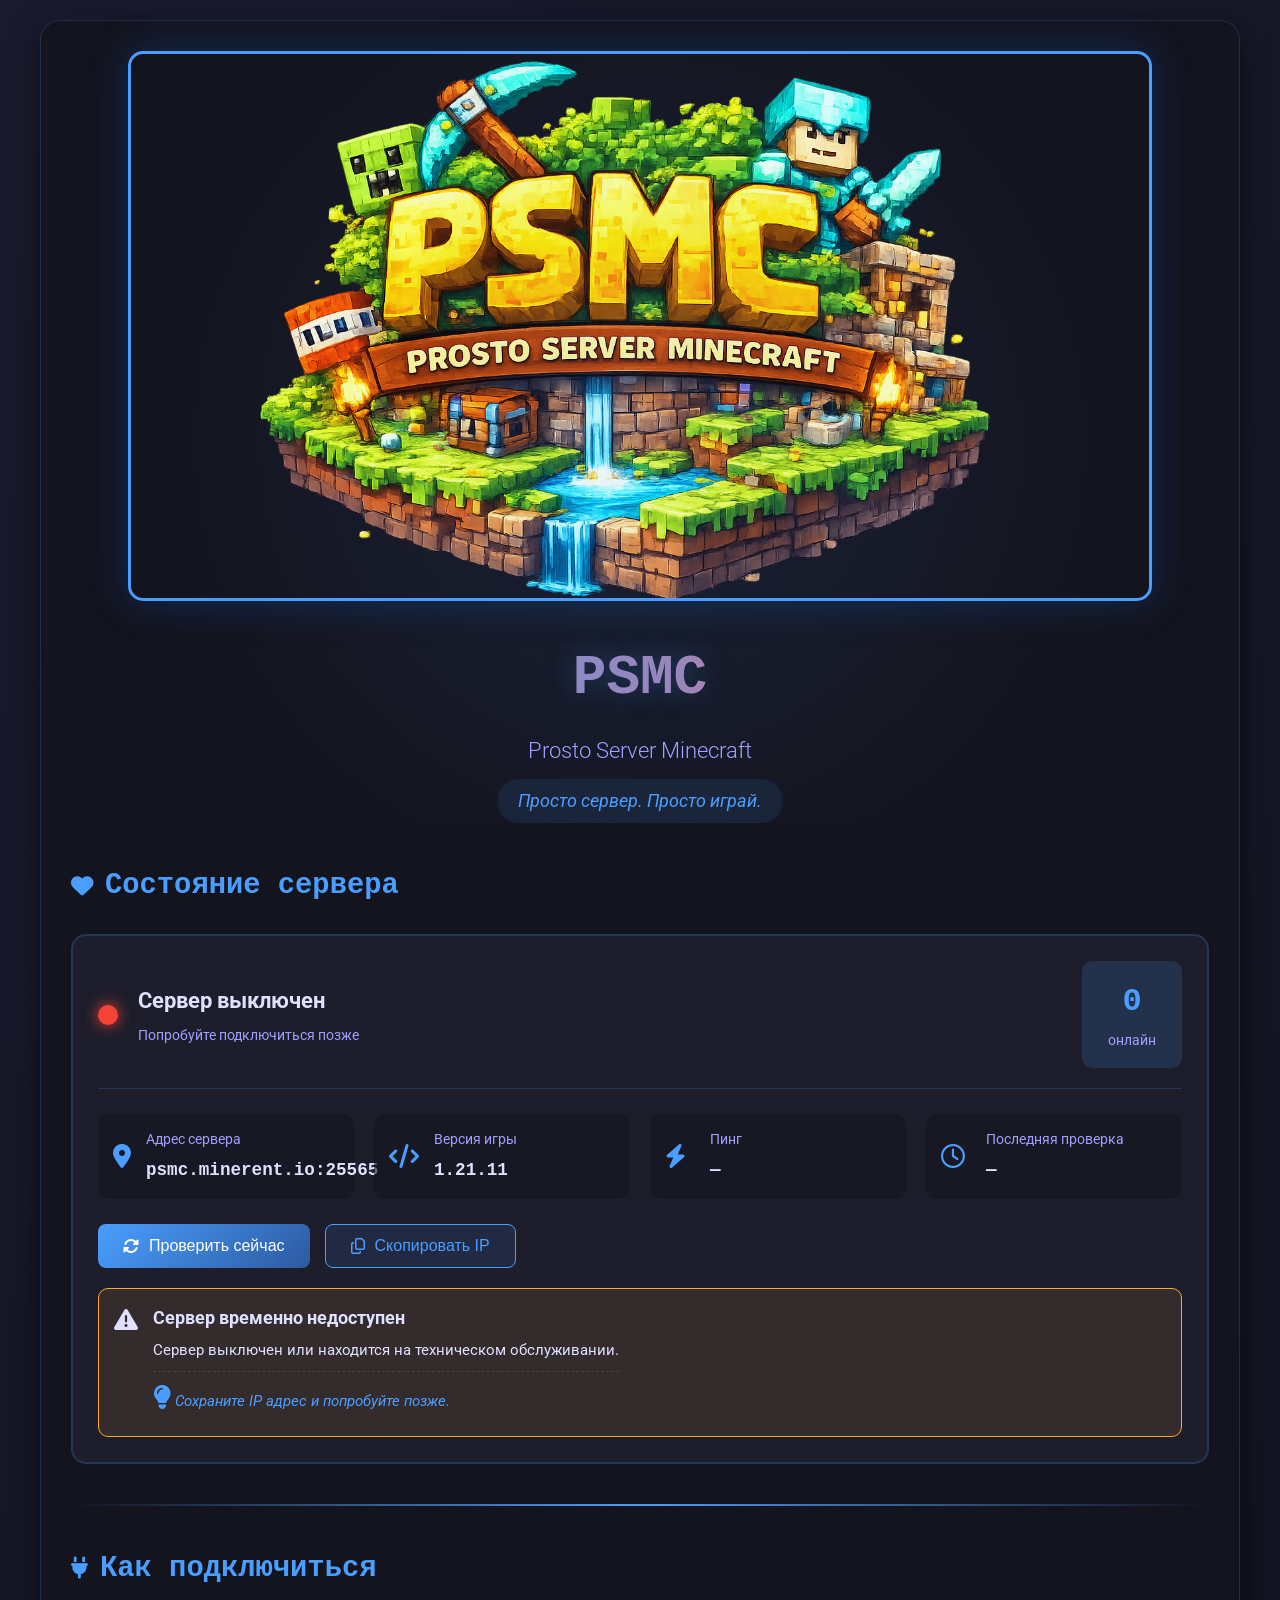
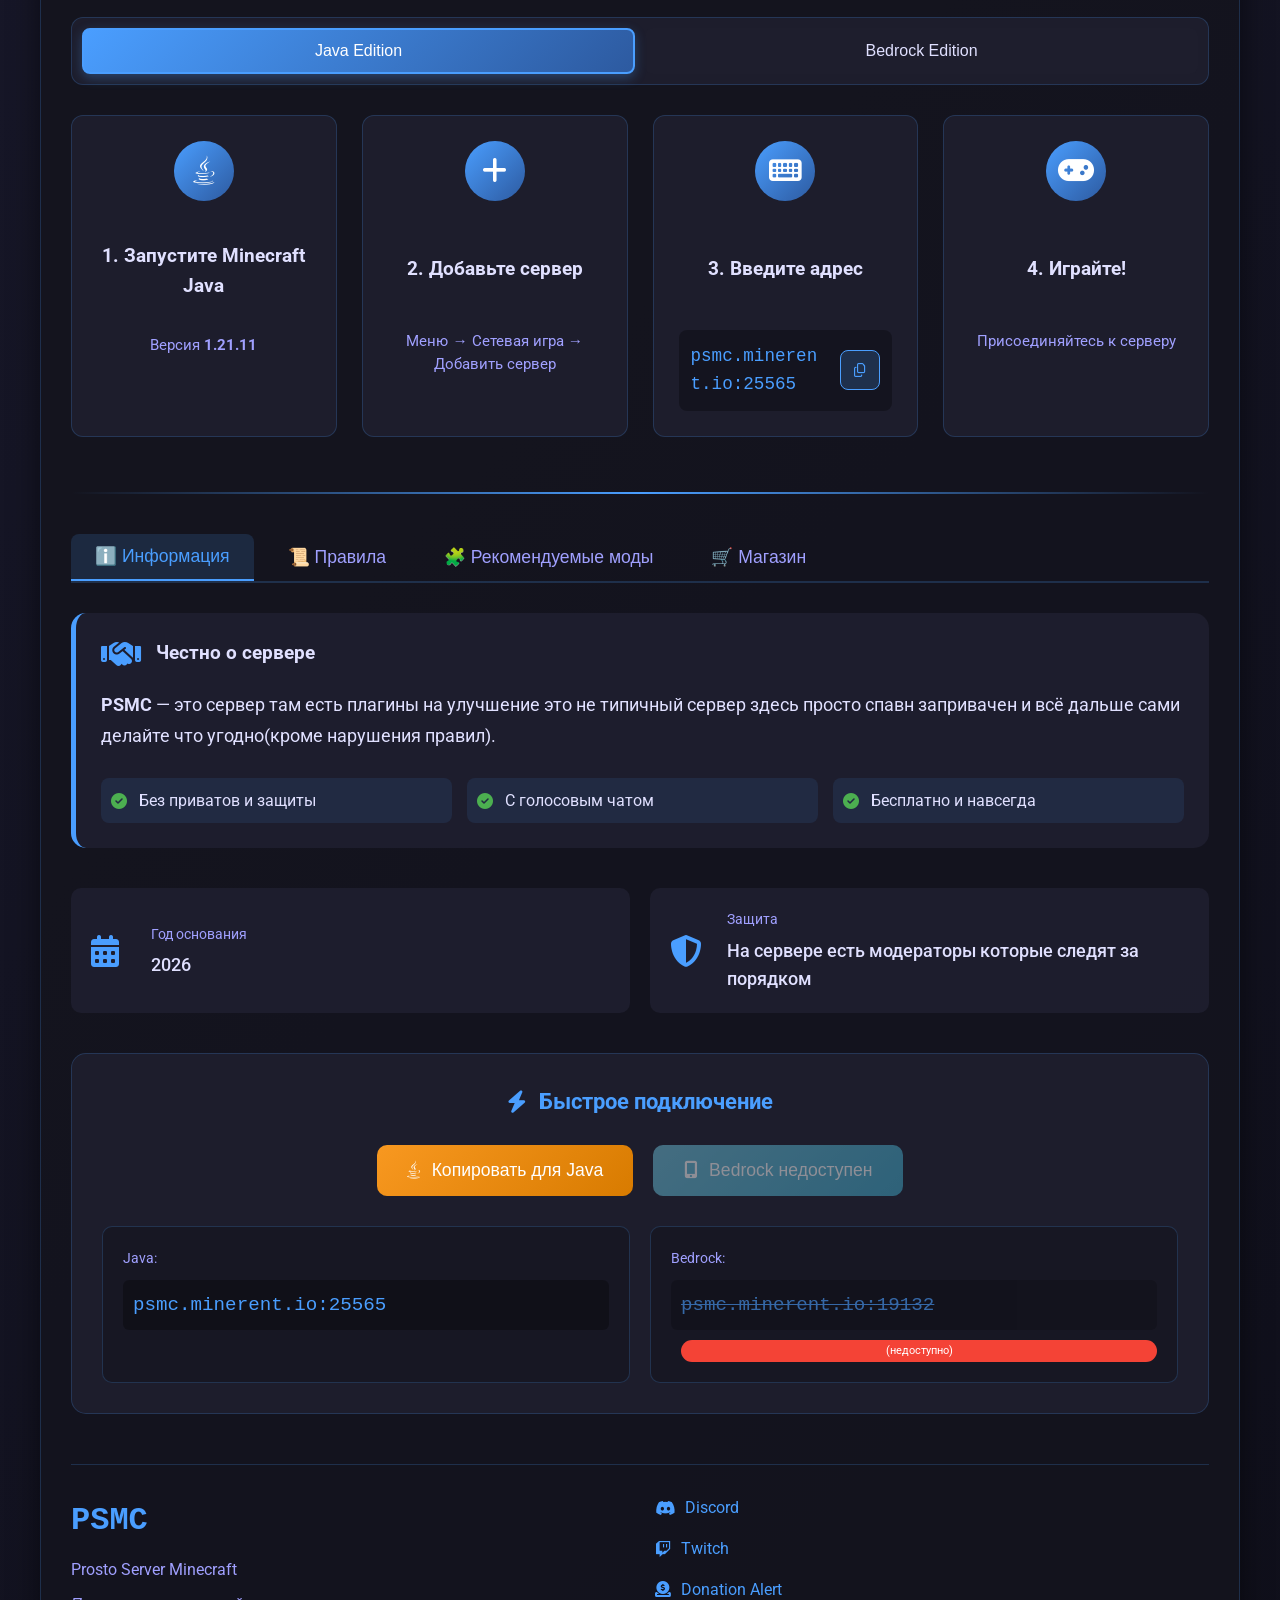
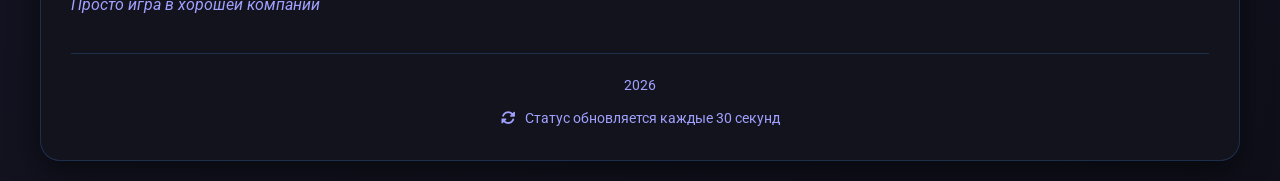
==== index.html @ dce0f1e6 "Обновлена система донатов и проверки статуса сервера" ====
<!DOCTYPE html>
<html lang="ru">
<head>
    <meta charset="UTF-8">
    <meta name="viewport" content="width=device-width, initial-scale=1.0">
    <title>PSMC - Prosto Server Minecraft</title>
    <link rel="stylesheet" href="css/style.css">
    <link rel="stylesheet" href="https://cdnjs.cloudflare.com/ajax/libs/font-awesome/6.4.0/css/all.min.css">
    <link href="https://fonts.googleapis.com/css2?family=Minecraft&family=Roboto:wght@300;400;700&display=swap" rel="stylesheet">
    <link rel="icon" type="image/x-icon" href="img/favicon.ico">
    <meta http-equiv="Permissions-Policy" content="unload=()">
</head>
<body>
    <div class="container">
        <!-- Заголовок -->
        <header class="header">
            <div class="title-section">
                <img src="img/title_img.png" alt="PSMC Server" class="title-image" id="serverImage">
                <div class="title-glow"></div>
                <div class="server-brand">
                    <h1 class="server-title">PSMC</h1>
                    <p class="server-subtitle">Prosto Server Minecraft</p>
                    <div class="server-tagline">Просто сервер. Просто играй.</div>
                </div>
            </div>
        </header>

        <!-- Статус сервера -->
        <section class="online-section">
            <h2><i class="fas fa-heart"></i> Состояние сервера</h2>
            <div class="server-status">
                <div class="status-card">
                    <div class="status-header">
                        <div class="status-indicator" id="statusIndicator"></div>
                        <div class="status-info">
                            <h3 id="statusText">Проверяем соединение...</h3>
                            <p class="status-sub">Реальный статус вашего сервера</p>
                        </div>
                        <div class="player-count-box" id="playerCount">
                            <span class="count-number">?</span>
                            <span class="count-label">онлайн</span>
                        </div>
                    </div>
                    
                    <div class="server-details">
                        <div class="detail-item">
                            <i class="fas fa-map-marker-alt"></i>
                            <div>
                                <label>Адрес сервера</label>
                                <strong id="serverIp">psmc.minerent.io:25565</strong>
                            </div>
                        </div>
                        <div class="detail-item">
                            <i class="fas fa-code"></i>
                            <div>
                                <label>Версия игры</label>
                                <strong id="serverVersion">1.21.11</strong>
                            </div>
                        </div>
                        <div class="detail-item">
                            <i class="fas fa-bolt"></i>
                            <div>
                                <label>Пинг</label>
                                <strong id="serverPing">—</strong>
                            </div>
                        </div>
                        <div class="detail-item">
                            <i class="far fa-clock"></i>
                            <div>
                                <label>Последняя проверка</label>
                                <strong id="lastUpdate">—</strong>
                            </div>
                        </div>
                    </div>
                    
                    <div class="status-actions">
                        <button class="action-btn primary" id="refreshBtn">
                            <i class="fas fa-sync-alt"></i> Проверить сейчас
                        </button>
                        <button class="action-btn secondary" id="copyIpBtn">
                            <i class="far fa-copy"></i> Скопировать IP
                        </button>
                    </div>
                </div>
            </div>
        </section>

        <div class="divider"></div>

        <!-- Как подключиться -->
        <section class="connect-section">
            <h2><i class="fas fa-plug"></i> Как подключиться</h2>
            
            <div class="platform-tabs">
                <button class="tab-btn active" data-tab="java">Java Edition</button>
                <button class="tab-btn" data-tab="bedrock">Bedrock Edition</button>
            </div>
            
            <div class="tab-content active" id="javaTab">
                <div class="connect-steps">
                    <div class="step">
                        <div class="step-icon">
                            <i class="fab fa-java"></i>
                        </div>
                        <h3>1. Запустите Minecraft Java</h3>
                        <p>Версия <strong>1.21.11</strong></p>
                    </div>
                    <div class="step">
                        <div class="step-icon">
                            <i class="fas fa-plus"></i>
                        </div>
                        <h3>2. Добавьте сервер</h3>
                        <p>Меню → Сетевая игра → Добавить сервер</p>
                    </div>
                    <div class="step">
                        <div class="step-icon">
                            <i class="fas fa-keyboard"></i>
                        </div>
                        <h3>3. Введите адрес</h3>
                        <div class="server-address">
                            <code id="javaAddress">psmc.minerent.io:25565</code>
                            <button class="copy-small" data-address="psmc.minerent.io:25565">
                                <i class="far fa-copy"></i>
                            </button>
                        </div>
                    </div>
                    <div class="step">
                        <div class="step-icon">
                            <i class="fas fa-gamepad"></i>
                        </div>
                        <h3>4. Играйте!</h3>
                        <p>Присоединяйтесь к серверу</p>
                    </div>
                </div>
            </div>
            
            <div class="tab-content" id="bedrockTab">
                <div class="bedrock-unavailable">
                    <i class="fas fa-exclamation-triangle"></i>
                    <div>
                        <h3>Bedrock Edition временно недоступна</h3>
                        <p>Пожалуйста, используйте <strong>Java Edition</strong> или ожидайте возобновления поддержки Bedrock.</p>
                        <p class="bedrock-note">Адрес Bedrock: <code>psmc_bedrock.creepers.sbs:19132</code> — будет работать после включения.</p>
                    </div>
                </div>
            </div>
        </section>

        <div class="divider"></div>

        <!-- НАВИГАЦИЯ ПО ИНФОРМАЦИИ (ВКЛАДКИ) -->
        <div class="info-tabs">
            <div class="info-tabs-header">
                <button class="info-tab-btn active" data-info-tab="about">ℹ️ Информация</button>
                <button class="info-tab-btn" data-info-tab="rules">📜 Правила</button>
                <button class="info-tab-btn" data-info-tab="plugins">🧩 Рекомендуемые моды</button>
                <button class="info-tab-btn" data-info-tab="shop">🛒 Магазин</button>
            </div>
            <div class="info-tabs-content">
                <!-- Вкладка "Информация" -->
                <div class="info-tab-content active" id="info-about">
                    <div class="about-card honest-card">
                        <div class="honest-header">
                            <i class="fas fa-handshake"></i>
                            <h3>Честно о сервере</h3>
                        </div>
                        <p class="honest-text">
                            <strong>PSMC</strong> — это сервер там есть плагины на улучшение это не типичный сервер здесь просто спавн запривачен и всё дальше сами делайте что угодно(кроме нарушения правил).
                        </p>
                        <div class="features-list">
                            <div class="feature">
                                <i class="fas fa-check-circle"></i>
                                <span>Без приватов и защиты</span>
                            </div>
                            <div class="feature">
                                <i class="fas fa-check-circle"></i>
                                <span>С голосовым чатом</span>
                            </div>
                            <div class="feature">
                                <i class="fas fa-check-circle"></i>
                                <span>Бесплатно и навсегда</span>
                            </div>
                        </div>
                    </div>
                    <div class="info-panel">
                        <div class="info-item">
                            <i class="fas fa-calendar-alt"></i>
                            <div>
                                <div class="info-label">Год основания</div>
                                <div class="info-value">2026</div>
                            </div>
                        </div>
                        <div class="info-item">
                            <i class="fas fa-shield-alt"></i>
                            <div>
                                <div class="info-label">Защита</div>
                                <div class="info-value">На сервере есть модераторы которые следят за порядком</div>
                            </div>
                        </div>
                    </div>
                </div>

                <!-- Вкладка "Правила" -->
                <div class="info-tab-content" id="info-rules">
                    <div class="rules-content">
                        <div class="rule-card">
                            <div class="rule-icon">
                                <i class="fas fa-comments"></i>
                            </div>
                            <h3>Общайтесь культурно</h3>
                            <p>Без оскорблений и спама в чате (мут на 30 минут)</p>
                        </div>
                        <div class="rule-card">
                            <div class="rule-icon">
                                <i class="fas fa-leaf"></i>
                            </div>
                            <h3>Чистота сервера</h3>
                            <p>Не оставляйте лаг-машины И НЕ СТРОЙТЕ ОРБИТАЛЬНУЮ ПУШКУ (бан на 1 недели, при повторе — бан навсегда)</p>
                        </div>
                        <div class="rule-card">
                            <div class="rule-icon">
                                <i class="fas fa-gamepad"></i>
                            </div>
                            <h3>Не читерите</h3>
                            <p>Любые читы запрещены (бан на 10 дней, при повторе — бан навсегда)</p>
                        </div>
                        <div class="rule-card">
                            <div class="rule-icon">
                                <i class="fas fa-leaf"></i>
                            </div>
                            <h3>Чистота сервера</h3>
                            <p>Не стройте плохие постройки (бан на 2 часа)</p>
                        </div>
                    </div>
                    <div class="rules-note">
                        <i class="fas fa-gavel"></i>
                        <p><strong>Важно:</strong> Наказания применяются модераторами в индивидуальном порядке. Сервер стремится быть дружелюбным местом для всех.</p>
                    </div>
                </div>

                <!-- Вкладка "Рекомендуемые плагины/моды" -->
                <div class="info-tab-content" id="info-plugins">
                    <div class="plugins-grid">
                        <div class="plugin-card">
                            <i class="fas fa-microphone-alt"></i>
                            <h3>Simple Voice Chat</h3>
                            <p>Голосовой чат в игре. Общайтесь с другими игроками в реальном времени.</p>
                            <a href="https://modrinth.com/plugin/simple-voice-chat" target="_blank" class="plugin-link">Скачать</a>
                        </div>
                    </div>
                    <p class="plugins-note"><i class="fas fa-info-circle"></i> Эти моды/плагины не обязательны, но улучшают опыт игры. Все они совместимы с ванильным сервером.</p>
                </div>

                <!-- Вкладка "Магазин" -->
                <div class="info-tab-content" id="info-shop">
                    <div class="shop-container">
                        <h3 style="color:var(--primary); margin-bottom:15px;">🛍️ Магазин доната</h3>
                        <p style="color:var(--muted); margin-bottom:30px;">Приобретайте привилегии и косметику для сервера PSMC!</p>
                        <div id="shopProducts" class="shop-grid">
                            <!-- Товары будут загружены через API -->
                            <div style="text-align:center; padding:40px;">
                                <i class="fas fa-spinner fa-spin" style="font-size:2rem; color:var(--primary);"></i>
                                <p style="color:var(--muted);">Загрузка товаров...</p>
                            </div>
                        </div>
                        <p style="color:var(--muted); margin-top:20px; font-size:0.9rem; text-align:center;">
                            <i class="fas fa-lock"></i> Все покупки обрабатываются через защищённое соединение EasyDonate.
                        </p>
                    </div>
                </div>

            </div>
        </div>

        <!-- Быстрое подключение -->
        <div class="quick-connect">
            <h3><i class="fas fa-bolt"></i> Быстрое подключение</h3>
            <div class="quick-buttons">
                <button class="quick-btn java-btn" id="quickJava">
                    <i class="fab fa-java"></i> Копировать для Java
                </button>
                <button class="quick-btn bedrock-btn" id="quickBedrock" disabled>
                    <i class="fas fa-mobile-alt"></i> Bedrock недоступен
                </button>
            </div>
            <div class="address-display">
                <div class="address-box">
                    <span class="address-label">Java:</span>
                    <code class="address-value">psmc.minerent.io:25565</code>
                </div>
                <div class="address-box">
                    <span class="address-label">Bedrock:</span>
                    <code class="address-value unavailable">psmc.minerent.io:19132</code>
                    <span class="unavailable-badge">(недоступно)</span>
                </div>
            </div>
        </div>

        <footer class="footer">
            <div class="footer-content">
                <div class="footer-brand">
                    <h3>PSMC</h3>
                    <p>Prosto Server Minecraft</p>
                    <p class="footer-motto">Просто игра в хорошей компании</p>
                </div>
                
                <div class="footer-links">
                    <a href="https://discord.gg/wAz6SRhhF" class="footer-link">
                        <i class="fab fa-discord"></i> Discord
                    </a>
                    <a href="https://twitch.tv/ValpiPro" class="footer-link">
                        <i class="fab fa-twitch"></i> Twitch
                    </a>
                    <a href="https://www.donationalerts.com/r/ValpiPro" class="footer-link">
                        <i class="fa fa-donate"></i> Donation Alert
                    </a>
                </div>
                
            </div>
            
            <div class="footer-bottom">
                <p>Copyright © 2026 PSMC - Prosto Server Minecraft. Данные обновляются в реальном времени.</p>
                <p class="server-status-note">
                    <i class="fas fa-sync-alt"></i> Статус обновляется каждые 30 секунд
                </p>
            </div>
        </footer>
    </div>

    <script src="js/script.js"></script>
</body>
</html>
---- css/style.css ----
* {
    margin: 0;
    padding: 0;
    box-sizing: border-box;
}

:root {
    --primary: #4a9eff;
    --primary-dark: #2d5aa0;
    --secondary: #ff6b6b;
    --success: #4CAF50;
    --warning: #ffa726;
    --danger: #f44336;
    --dark: #1a1a2e;
    --darker: #0f0f1a;
    --light: #e0e0ff;
    --muted: #a0a0ff;
    --card-bg: rgba(30, 30, 46, 0.95);
    --border: rgba(74, 158, 255, 0.2);
}

body {
    font-family: 'Roboto', sans-serif;
    background: linear-gradient(135deg, var(--dark) 0%, var(--darker) 100%);
    color: var(--light);
    min-height: 100vh;
    padding: 20px;
    line-height: 1.6;
}

.container {
    max-width: 1200px;
    margin: 0 auto;
    background: rgba(20, 20, 30, 0.9);
    border-radius: 20px;
    padding: 30px;
    box-shadow: 0 10px 30px rgba(0, 0, 0, 0.5);
    border: 1px solid var(--border);
}

/* Заголовок */
.header {
    margin-bottom: 40px;
    text-align: center;
}

.title-section {
    position: relative;
    margin-bottom: 30px;
}

.title-image {
    width: 90%;
    max-height: 550px;
    object-fit: cover;
    border-radius: 15px;
    border: 3px solid var(--primary);
    box-shadow: 0 0 40px rgba(4, 99, 207, 0.3);
}

.title-glow {
    position: absolute;
    top: 0;
    left: 0;
    right: 0;
    bottom: 0;
    background: radial-gradient(circle at center, rgba(74, 158, 255, 0.1) 0%, transparent 70%);
    border-radius: 15px;
    pointer-events: none;
}

.server-brand {
    margin-top: 25px;
}

.server-title {
    font-family: 'Minecraft', monospace;
    font-size: 3.5rem;
    background: linear-gradient(90deg, var(--primary), var(--secondary));
    -webkit-background-clip: text;
    -webkit-text-fill-color: transparent;
    margin-bottom: 10px;
    text-shadow: 0 0 30px rgba(74, 158, 255, 0.3);
}

.server-subtitle {
    font-size: 1.4rem;
    color: var(--muted);
    margin-bottom: 10px;
    font-weight: 300;
}

.server-tagline {
    font-size: 1.1rem;
    color: var(--primary);
    font-style: italic;
    background: rgba(74, 158, 255, 0.1);
    padding: 8px 20px;
    border-radius: 20px;
    display: inline-block;
}

/* Заголовки секций */
h2 {
    font-family: 'Minecraft', monospace;
    font-size: 1.8rem;
    margin-bottom: 25px;
    color: var(--primary);
    display: flex;
    align-items: center;
    gap: 12px;
}

h2 i {
    font-size: 1.4rem;
}

/* Карточка статуса */
.status-card {
    background: var(--card-bg);
    border-radius: 15px;
    padding: 25px;
    border: 2px solid var(--border);
}

.status-header {
    display: flex;
    align-items: center;
    gap: 20px;
    margin-bottom: 25px;
    padding-bottom: 20px;
    border-bottom: 1px solid var(--border);
}

.status-indicator {
    width: 20px;
    height: 20px;
    border-radius: 50%;
    flex-shrink: 0;
}

.status-indicator.online {
    background: var(--success);
    box-shadow: 0 0 15px var(--success);
    animation: pulse 2s infinite;
}

.status-indicator.offline {
    background: var(--danger);
    box-shadow: 0 0 15px var(--danger);
}

.status-indicator.loading {
    background: var(--warning);
    box-shadow: 0 0 15px var(--warning);
    animation: pulse 1s infinite;
}

@keyframes pulse {
    0%, 100% { opacity: 1; }
    50% { opacity: 0.5; }
}

.status-info {
    flex-grow: 1;
}

.status-info h3 {
    font-size: 1.4rem;
    margin-bottom: 5px;
}

.status-sub {
    color: var(--muted);
    font-size: 0.9rem;
}

.player-count-box {
    background: rgba(74, 158, 255, 0.15);
    padding: 15px 20px;
    border-radius: 10px;
    text-align: center;
    min-width: 100px;
}

.count-number {
    display: block;
    font-size: 2rem;
    font-weight: bold;
    font-family: 'Minecraft', monospace;
    color: var(--primary);
}

.count-label {
    font-size: 0.9rem;
    color: var(--muted);
}

/* Детали сервера */
.server-details {
    display: grid;
    grid-template-columns: repeat(auto-fit, minmax(250px, 1fr));
    gap: 20px;
    margin-bottom: 25px;
}

.detail-item {
    display: flex;
    align-items: center;
    gap: 15px;
    padding: 15px;
    background: rgba(20, 20, 30, 0.6);
    border-radius: 10px;
    transition: transform 0.3s ease;
}

.detail-item:hover {
    transform: translateY(-3px);
    background: rgba(30, 30, 40, 0.8);
}

.detail-item i {
    font-size: 1.5rem;
    color: var(--primary);
    width: 30px;
}

.detail-item label {
    display: block;
    font-size: 0.85rem;
    color: var(--muted);
    margin-bottom: 5px;
}

.detail-item strong {
    font-size: 1.1rem;
    color: var(--light);
    font-family: 'Minecraft', monospace;
}

/* Кнопки действий */
.status-actions {
    display: flex;
    gap: 15px;
    flex-wrap: wrap;
}

.action-btn {
    padding: 12px 25px;
    border-radius: 8px;
    border: none;
    font-size: 1rem;
    cursor: pointer;
    display: flex;
    align-items: center;
    gap: 10px;
    transition: all 0.3s ease;
    font-weight: 500;
}

.action-btn.primary {
    background: linear-gradient(135deg, var(--primary), var(--primary-dark));
    color: white;
}

.action-btn.secondary {
    background: rgba(74, 158, 255, 0.1);
    color: var(--primary);
    border: 1px solid var(--primary);
}

.action-btn:hover {
    transform: translateY(-2px);
    box-shadow: 0 5px 15px rgba(74, 158, 255, 0.3);
}

/* Разделитель */
.divider {
    height: 2px;
    background: linear-gradient(90deg, transparent, var(--primary), transparent);
    margin: 40px 0;
    width: 100%;
}

/* Секция "О сервере" */
.about-content {
    display: grid;
    gap: 30px;
}

.honest-card {
    background: var(--card-bg);
    border-radius: 15px;
    padding: 25px;
    border-left: 5px solid var(--primary);
}

.honest-header {
    display: flex;
    align-items: center;
    gap: 15px;
    margin-bottom: 20px;
}

.honest-header i {
    font-size: 2rem;
    color: var(--primary);
}

.honest-text {
    font-size: 1.1rem;
    line-height: 1.8;
    margin-bottom: 25px;
    color: var(--light);
}

.features-list {
    display: grid;
    grid-template-columns: repeat(auto-fit, minmax(250px, 1fr));
    gap: 15px;
}

.feature {
    display: flex;
    align-items: center;
    gap: 12px;
    padding: 10px;
    background: rgba(74, 158, 255, 0.1);
    border-radius: 8px;
}

.feature i {
    color: var(--success);
}

/* Дорожная карта */
.development-roadmap {
    background: var(--card-bg);
    border-radius: 15px;
    padding: 25px;
}

.roadmap-steps {
    margin-top: 20px;
}

.step {
    display: flex;
    align-items: center;
    gap: 20px;
    padding: 15px;
    margin-bottom: 15px;
    border-radius: 10px;
    background: rgba(20, 20, 30, 0.6);
}

.step.current {
    border-left: 4px solid var(--success);
}

.step.future {
    border-left: 4px solid var(--muted);
    opacity: 0.7;
}

.step-number {
    width: 40px;
    height: 40px;
    background: var(--primary);
    color: white;
    border-radius: 50%;
    display: flex;
    align-items: center;
    justify-content: center;
    font-weight: bold;
    font-size: 1.2rem;
    flex-shrink: 0;
}

.step.future .step-number {
    background: var(--muted);
}

.step-content h4 {
    margin-bottom: 5px;
    color: var(--light);
}

.step-content p {
    color: var(--muted);
    font-size: 0.95rem;
}

.connect-section {
    margin: 40px 0;
}

/* Переключатели вкладок */
.platform-tabs {
    display: flex;
    gap: 10px;
    margin-bottom: 30px;
    background: var(--card-bg);
    padding: 10px;
    border-radius: 12px;
    border: 1px solid var(--border);
    flex-wrap: wrap;
}

.tab-btn {
    flex: 1;
    min-width: 150px;
    padding: 12px 20px;
    background: rgba(30, 30, 46, 0.6);
    border: 2px solid transparent;
    border-radius: 8px;
    color: var(--text-light);
    cursor: pointer;
    transition: all 0.3s ease;
    text-align: center;
    font-size: 1rem;
    font-weight: 500;
}

.tab-btn:hover {
    background: rgba(74, 158, 255, 0.2);
    transform: translateY(-2px);
}

.tab-btn.active {
    background: linear-gradient(135deg, var(--primary), var(--primary-dark));
    color: white;
    border-color: var(--primary);
    box-shadow: 0 4px 12px rgba(74, 158, 255, 0.3);
}

.tab-btn:hover:not(.active) {
    background: rgba(74, 158, 255, 0.2);
}

/* Контент вкладок */
.tab-content {
    display: none;
    opacity: 0;
    transform: translateY(10px);
    transition: all 0.3s ease;
}

.tab-content.active {
    display: block;
    opacity: 1;
    transform: translateY(0);
}

/* Шаги подключения */
.connect-steps {
    display: grid;
    grid-template-columns: repeat(auto-fit, minmax(250px, 1fr));
    gap: 25px;
    margin: 0;
}

.step {
    background: var(--card-bg);
    padding: 25px;
    border-radius: 12px;
    border: 1px solid var(--border);
    position: relative;
    min-height: 200px;
    display: flex;
    flex-direction: column;
    transition: all 0.3s ease;
}

.step-icon {
    width: 60px;
    height: 60px;
    background: rgba(74, 158, 255, 0.15);
    border-radius: 50%;
    display: flex;
    align-items: center;
    justify-content: center;
    margin: 0 auto 20px;
}

.step:hover {
    transform: translateY(-5px);
    border-color: var(--primary);
    box-shadow: 0 10px 20px rgba(0, 0, 0, 0.2);
}

.step-icon {
    width: 60px;
    height: 60px;
    background: linear-gradient(135deg, var(--primary), var(--primary-dark));
    border-radius: 50%;
    display: flex;
    align-items: center;
    justify-content: center;
    margin: 0 auto 20px;
}

.step-icon i {
    font-size: 1.8rem;
    color: white;
}

.step h3 {
    font-size: 1.2rem;
    margin-bottom: 12px;
    color: var(--light);
    text-align: center;
    min-height: 3em;
    display: flex;
    align-items: center;
    justify-content: center;
}

.step p {
    color: var(--muted);
    text-align: center;
    font-size: 0.95rem;
    line-height: 1.5;
    margin-bottom: 15px;
    flex-grow: 1;
}

.server-address {
    background: rgba(0, 0, 0, 0.3);
    padding: 12px;
    border-radius: 8px;
    display: flex;
    align-items: center;
    justify-content: space-between;
    gap: 15px;
    margin-top: auto;
}

.server-address code {
    font-family: 'Minecraft', monospace;
    font-size: 1.1rem;
    color: var(--primary);
    word-break: break-all;
    flex-grow: 1;
}

.copy-small {
    background: rgba(74, 158, 255, 0.2);
    border: 1px solid var(--primary);
    color: var(--primary);
    width: 40px;
    height: 40px;
    border-radius: 8px;
    cursor: pointer;
    display: flex;
    align-items: center;
    justify-content: center;
    transition: all 0.3s ease;
    flex-shrink: 0;
}

.copy-small:hover {
    background: var(--primary);
    color: white;
}

/* Bedrock вкладка */
.bedrock-info {
    background: var(--card-bg);
    border-radius: 12px;
    padding: 30px;
    border: 1px solid var(--border);
}

.bedrock-notice {
    display: flex;
    align-items: center;
    gap: 20px;
    margin-bottom: 30px;
    padding: 20px;
    background: linear-gradient(135deg, rgba(91, 192, 222, 0.1), rgba(42, 171, 210, 0.1));
    border-radius: 10px;
    border: 1px solid rgba(91, 192, 222, 0.3);
}

.bedrock-notice i {
    font-size: 2.5rem;
    color: #5bc0de;
}

.bedrock-notice h3 {
    color: #5bc0de;
    margin-bottom: 5px;
}

.bedrock-notice p {
    color: var(--light);
}

/* Адресные поля для Bedrock */
.bedrock-address {
    margin-top: 20px;
}

.address-field {
    display: flex;
    align-items: center;
    gap: 15px;
    margin-bottom: 15px;
    padding: 15px;
    background: rgba(0, 0, 0, 0.3);
    border-radius: 8px;
}

.address-field label {
    min-width: 100px;
    color: var(--muted);
    font-weight: 500;
}

.address-field code {
    font-family: 'Minecraft', monospace;
    color: #5bc0de;
    font-size: 1.1rem;
    word-break: break-all;
    flex-grow: 1;
}

.copy-full {
    padding: 12px 25px;
    background: rgba(91, 192, 222, 0.2);
    border: 1px solid #5bc0de;
    color: #5bc0de;
    border-radius: 8px;
    cursor: pointer;
    display: flex;
    align-items: center;
    gap: 10px;
    margin-top: 20px;
    transition: all 0.3s ease;
}

.copy-full:hover {
    background: #5bc0de;
    color: white;
}

/* Быстрое подключение */
.quick-connect {
    background: var(--card-bg);
    border-radius: 15px;
    padding: 30px;
    margin: 40px 0;
    text-align: center;
    border: 1px solid var(--border);
}

.quick-connect h3 {
    color: var(--primary);
    margin-bottom: 25px;
    display: flex;
    align-items: center;
    justify-content: center;
    gap: 12px;
    font-size: 1.4rem;
}

.quick-buttons {
    display: flex;
    gap: 20px;
    justify-content: center;
    flex-wrap: wrap;
    margin-bottom: 30px;
}

.quick-btn {
    padding: 15px 30px;
    border: none;
    border-radius: 10px;
    font-size: 1.1rem;
    cursor: pointer;
    display: flex;
    align-items: center;
    gap: 12px;
    transition: all 0.3s ease;
    font-weight: 500;
    min-width: 250px;
    justify-content: center;
}

.quick-btn.java-btn {
    background: linear-gradient(135deg, #f89820, #d87b00);
    color: white;
}

.quick-btn.bedrock-btn {
    background: linear-gradient(135deg, #5bc0de, #2aabd2);
    color: white;
}

.quick-btn:hover {
    transform: translateY(-3px);
    box-shadow: 0 10px 20px rgba(0, 0, 0, 0.2);
}

.address-display {
    display: grid;
    grid-template-columns: repeat(auto-fit, minmax(300px, 1fr));
    gap: 20px;
    margin-top: 25px;
}

.address-box {
    background: rgba(20, 20, 30, 0.6);
    padding: 20px;
    border-radius: 10px;
    display: flex;
    flex-direction: column;
    gap: 10px;
    border: 1px solid var(--border);
}

.address-label {
    color: var(--muted);
    font-size: 0.9rem;
    text-align: left;
}

.address-value {
    font-family: 'Minecraft', monospace;
    color: var(--primary);
    font-size: 1.2rem;
    word-break: break-all;
    text-align: left;
    background: rgba(0, 0, 0, 0.3);
    padding: 10px;
    border-radius: 6px;
}

/* Исправление для маленьких экранов */
@media (max-width: 768px) {
    .platform-tabs {
        flex-direction: column;
    }
    
    .tab-btn {
        min-width: 100%;
    }
    
    .connect-steps {
        grid-template-columns: 1fr;
        gap: 20px;
    }
    
    .step {
        min-height: auto;
        padding: 20px;
    }
    
    .step h3 {
        min-height: auto;
        font-size: 1.1rem;
    }
    
    .server-address {
        flex-direction: column;
        gap: 10px;
    }
    
    .copy-small {
        width: 100%;
        height: 40px;
    }
    
    .bedrock-notice {
        flex-direction: column;
        text-align: center;
        gap: 15px;
    }
    
    .address-field {
        flex-direction: column;
        align-items: flex-start;
        gap: 8px;
    }
    
    .address-field label {
        min-width: auto;
    }
    
    .quick-buttons {
        flex-direction: column;
    }
    
    .quick-btn {
        min-width: 100%;
    }
    
    .address-display {
        grid-template-columns: 1fr;
    }
}

@media (max-width: 480px) {
    .step {
        padding: 15px;
    }
    
    .step-icon {
        width: 50px;
        height: 50px;
    }
    
    .step-icon i {
        font-size: 1.5rem;
    }
    
    .server-address code {
        font-size: 1rem;
    }
    
    .quick-btn {
        padding: 12px 20px;
        font-size: 1rem;
    }
    
    .address-value {
        font-size: 1rem;
    }
}

/* Правила */
.rules-content {
    display: grid;
    grid-template-columns: repeat(auto-fit, minmax(250px, 1fr));
    gap: 20px;
    margin-bottom: 30px;
}

.rule-card {
    background: var(--card-bg);
    padding: 25px;
    border-radius: 10px;
    text-align: center;
    border-top: 3px solid var(--primary);
    transition: transform 0.3s ease;
}

.rule-card:hover {
    transform: translateY(-5px);
}

.rule-icon {
    width: 60px;
    height: 60px;
    background: rgba(74, 158, 255, 0.15);
    border-radius: 50%;
    display: flex;
    align-items: center;
    justify-content: center;
    margin: 0 auto 20px;
}

.rule-icon i {
    font-size: 1.8rem;
    color: var(--primary);
}

.rule-card h3 {
    margin-bottom: 10px;
    color: var(--light);
}

.rule-card p {
    color: var(--muted);
    font-size: 0.95rem;
}

.rules-note {
    background: rgba(255, 166, 38, 0.1);
    border: 1px solid var(--warning);
    border-radius: 10px;
    padding: 20px;
    display: flex;
    align-items: flex-start;
    gap: 15px;
}

.rules-note i {
    color: var(--warning);
    font-size: 1.5rem;
    flex-shrink: 0;
    margin-top: 3px;
}

.rules-note p {
    color: var(--light);
}

.rules-note strong {
    color: var(--warning);
}

/* Панель информации */
.info-panel {
    display: grid;
    grid-template-columns: repeat(auto-fit, minmax(200px, 1fr));
    gap: 20px;
    margin: 40px 0;
}

.info-item {
    background: var(--card-bg);
    padding: 20px;
    border-radius: 10px;
    display: flex;
    align-items: center;
    gap: 20px;
    transition: transform 0.3s ease;
}

.info-item:hover {
    transform: translateY(-3px);
    background: rgba(30, 30, 40, 0.8);
}

.info-item i {
    font-size: 2rem;
    color: var(--primary);
    width: 40px;
}

.info-label {
    font-size: 0.9rem;
    color: var(--muted);
    margin-bottom: 5px;
}

.info-value {
    font-size: 1.1rem;
    color: var(--light);
    font-weight: 500;
}

/* Футер */
.footer {
    margin-top: 50px;
    padding-top: 30px;
    border-top: 1px solid var(--border);
}

.footer-content {
    display: grid;
    grid-template-columns: repeat(auto-fit, minmax(250px, 1fr));
    gap: 30px;
    margin-bottom: 30px;
}

.footer-brand h3 {
    font-family: 'Minecraft', monospace;
    font-size: 2rem;
    color: var(--primary);
    margin-bottom: 10px;
}

.footer-brand p {
    color: var(--muted);
    margin-bottom: 5px;
}

.footer-motto {
    color: var(--light);
    font-style: italic;
    margin-top: 10px;
}

.footer-links {
    display: flex;
    flex-direction: column;
    gap: 15px;
}

.footer-link {
    color: var(--primary);
    text-decoration: none;
    display: flex;
    align-items: center;
    gap: 10px;
    transition: color 0.3s ease;
}

.footer-link:hover {
    color: var(--secondary);
}

.footer-notice {
    background: rgba(74, 158, 255, 0.1);
    padding: 20px;
    border-radius: 10px;
    display: flex;
    align-items: flex-start;
    gap: 15px;
}

.footer-notice i {
    color: var(--primary);
    font-size: 1.5rem;
    flex-shrink: 0;
    margin-top: 3px;
}

.footer-notice p {
    color: var(--light);
}

.footer-bottom {
    text-align: center;
    padding-top: 20px;
    border-top: 1px solid var(--border);
    color: var(--muted);
    font-size: 0.9rem;
}

.server-status-note {
    margin-top: 10px;
    display: flex;
    align-items: center;
    justify-content: center;
    gap: 10px;
    color: var(--muted);
}

/* Уведомления */
.notification {
    position: fixed;
    top: 20px;
    right: 20px;
    padding: 15px 25px;
    border-radius: 10px;
    z-index: 1000;
    animation: slideIn 0.3s ease, fadeOut 0.3s ease 2.7s;
    box-shadow: 0 5px 15px rgba(0,0,0,0.3);
    color: white;
    display: flex;
    align-items: center;
    gap: 10px;
    max-width: 400px;
}

.notification.success {
    background: var(--success);
}

.notification.error {
    background: var(--danger);
}

.notification.info {
    background: var(--primary);
}

@keyframes slideIn {
    from { transform: translateX(100%); opacity: 0; }
    to { transform: translateX(0); opacity: 1; }
}

@keyframes fadeOut {
    from { opacity: 1; }
    to { opacity: 0; }
}

/* Адаптивность */
@media (max-width: 768px) {
    .container {
        padding: 15px;
    }
    
    .server-title {
        font-size: 2.5rem;
    }
    
    .status-header {
        flex-direction: column;
        text-align: center;
        gap: 15px;
    }
    
    .server-details {
        grid-template-columns: 1fr;
    }
    
    .connect-steps {
        grid-template-columns: 1fr;
    }
    
    .rules-content {
        grid-template-columns: 1fr;
    }
    
    .quick-buttons {
        flex-direction: column;
    }
    
    .address-display {
        grid-template-columns: 1fr;
    }
    
    .info-panel {
        grid-template-columns: 1fr;
    }
    
    .footer-content {
        grid-template-columns: 1fr;
        text-align: center;
    }
    
    .footer-links {
        align-items: center;
    }
}

@media (max-width: 480px) {
    .action-btn, .quick-btn {
        width: 100%;
        justify-content: center;
    }
    
    .status-actions {
        flex-direction: column;
    }
    
    .platform-tabs {
        flex-direction: column;
    }
}
.action-btn:disabled {
    opacity: 0.6;
    cursor: not-allowed;
    transform: none !important;
}

.action-btn:disabled:hover {
    box-shadow: none !important;
}

/* Статус "выключен" */
.status-indicator.offline {
    background: var(--danger);
    box-shadow: 0 0 15px var(--danger);
}

/* Специальный статус "технические работы" */
.status-indicator.maintenance {
    background: var(--warning);
    box-shadow: 0 0 15px var(--warning);
    animation: maintenancePulse 2s infinite;
}

@keyframes maintenancePulse {
    0%, 100% { opacity: 1; }
    50% { opacity: 0.3; }
}

/* Информационное сообщение */
.status-info-additional {
    margin-top: 15px;
    padding: 15px;
    background: rgba(74, 158, 255, 0.1);
    border-radius: 10px;
    border-left: 3px solid var(--primary);
}

.status-info-additional p {
    margin-bottom: 10px;
    font-size: 0.95rem;
    color: var(--light);
}

.status-info-additional strong {
    color: var(--primary);
}

/* Счетчик игроков для выключенного сервера */
.player-count-box.offline .count-number {
    color: var(--danger);
}

.player-count-box.offline {
    background: rgba(244, 67, 54, 0.15);
}

/* Адаптация для выключенного сервера */
.server-details.offline .detail-item {
    opacity: 0.8;
}

.server-details.offline .detail-item strong {
    color: var(--muted);
}

/* Индикатор "скоро включим" */
.restart-estimate {
    display: inline-block;
    margin-left: 10px;
    padding: 5px 10px;
    background: rgba(255, 166, 38, 0.2);
    color: var(--warning);
    border-radius: 5px;
    font-size: 0.9rem;
    animation: fadeInOut 3s infinite;
}

@keyframes fadeInOut {
    0%, 100% { opacity: 0.7; }
    50% { opacity: 1; }
}
/* Сообщение о статусе */
.server-status-message {
    margin-top: 20px;
    padding: 15px;
    border-radius: 10px;
    border: 1px solid;
    animation: fadeIn 0.5s ease;
}

.status-message-content {
    display: flex;
    align-items: flex-start;
    gap: 15px;
}

.status-message-content i {
    font-size: 1.5rem;
    margin-top: 3px;
}

.status-message-content h4 {
    margin-bottom: 8px;
    font-size: 1.1rem;
}

.status-message-content p {
    margin-bottom: 8px;
    color: var(--light);
    font-size: 0.95rem;
    line-height: 1.4;
}

.status-tip {
    color: var(--primary) !important;
    font-style: italic;
    margin-top: 10px !important;
    padding-top: 10px;
    border-top: 1px dashed rgba(255, 255, 255, 0.1);
}

.status-tip i {
    color: var(--primary);
}

/* Анимации */
@keyframes fadeIn {
    from { opacity: 0; transform: translateY(10px); }
    to { opacity: 1; transform: translateY(0); }
}

/* Индикаторы статуса */
.status-indicator {
    width: 20px;
    height: 20px;
    border-radius: 50%;
    flex-shrink: 0;
}

.status-indicator.online {
    background: var(--success);
    box-shadow: 0 0 15px var(--success);
    animation: pulse 2s infinite;
}

.status-indicator.offline {
    background: var(--danger);
    box-shadow: 0 0 15px var(--danger);
}

.status-indicator.loading {
    background: var(--warning);
    box-shadow: 0 0 15px var(--warning);
    animation: pulse 1s infinite;
}

@keyframes pulse {
    0%, 100% { opacity: 1; }
    50% { opacity: 0.5; }
}

/* Кнопка обновления */
.action-btn:disabled {
    opacity: 0.6;
    cursor: not-allowed;
}

.action-btn:disabled:hover {
    transform: none !important;
    box-shadow: none !important;
}

/* Уведомления */
.notification {
    position: fixed;
    top: 20px;
    right: 20px;
    padding: 15px 25px;
    border-radius: 10px;
    z-index: 10000;
    color: white;
    display: flex;
    align-items: center;
    gap: 10px;
    animation: slideIn 0.3s ease, fadeOut 0.3s ease 2.7s;
    box-shadow: 0 5px 15px rgba(0,0,0,0.3);
}

.notification.success {
    background: var(--success);
}

.notification.error {
    background: var(--danger);
}

.notification.info {
    background: var(--primary);
}

@keyframes slideIn {
    from { transform: translateX(100%); opacity: 0; }
    to { transform: translateX(0); opacity: 1; }
}

@keyframes fadeOut {
    from { opacity: 1; }
    to { opacity: 0; }
}

/* Вкладки */
.tab-content {
    display: none;
}

.tab-content.active {
    display: block;
    animation: fadeIn 0.3s ease;
}

/* Bedrock недоступен - стили */
.bedrock-unavailable {
    background: rgba(244, 67, 54, 0.1);
    border: 2px solid var(--danger);
    border-radius: 15px;
    padding: 30px;
    text-align: center;
    display: flex;
    align-items: center;
    justify-content: center;
    gap: 25px;
    flex-wrap: wrap;
    animation: fadeIn 0.4s ease;
}

.bedrock-unavailable i {
    font-size: 3rem;
    color: var(--danger);
}

.bedrock-unavailable h3 {
    color: var(--danger);
    margin-bottom: 10px;
}

.bedrock-unavailable p {
    color: var(--light);
    margin-bottom: 8px;
}

.bedrock-unavailable code {
    background: rgba(0,0,0,0.4);
    padding: 4px 8px;
    border-radius: 6px;
    font-family: 'Minecraft', monospace;
    color: var(--warning);
}

.address-value.unavailable {
    opacity: 0.6;
    text-decoration: line-through;
}

.unavailable-badge {
    display: inline-block;
    background: var(--danger);
    color: white;
    font-size: 0.7rem;
    padding: 2px 8px;
    border-radius: 20px;
    margin-left: 10px;
    vertical-align: middle;
}

.quick-btn:disabled {
    opacity: 0.5;
    cursor: not-allowed;
    filter: grayscale(0.2);
    transform: none !important;
}

.quick-btn:disabled:hover {
    transform: none;
    box-shadow: none;
}

/* Тултип для отключённой кнопки */
.quick-btn:disabled::after {
    content: "Bedrock временно недоступен";
    position: absolute;
    background: var(--dark);
    color: var(--danger);
    font-size: 0.75rem;
    padding: 4px 8px;
    border-radius: 6px;
    white-space: nowrap;
    bottom: 100%;
    left: 50%;
    transform: translateX(-50%);
    margin-bottom: 8px;
    display: none;
    z-index: 10;
    border: 1px solid var(--danger);
}

.quick-btn:disabled:hover::after {
    display: block;
}

@media (max-width: 769px) {
    .bedrock-unavailable {
        flex-direction: column;
        text-align: center;
        gap: 15px;
    }
    .quick-btn:disabled::after {
        white-space: normal;
        width: 180px;
        text-align: center;
    }
}

/* Информационные вкладки (Информация, Правила, Плагины) */
.info-tabs {
    margin: 40px 0;
}

.info-tabs-header {
    display: flex;
    gap: 10px;
    margin-bottom: 30px;
    border-bottom: 2px solid var(--border);
    flex-wrap: wrap;
}

.info-tab-btn {
    background: transparent;
    border: none;
    padding: 12px 24px;
    font-size: 1.1rem;
    font-weight: 500;
    color: var(--muted);
    cursor: pointer;
    transition: all 0.3s ease;
    border-radius: 8px 8px 0 0;
    position: relative;
}

.info-tab-btn:hover {
    color: var(--primary);
    background: rgba(74, 158, 255, 0.1);
}

.info-tab-btn.active {
    color: var(--primary);
    background: rgba(74, 158, 255, 0.15);
    border-bottom: 2px solid var(--primary);
}

.info-tab-content {
    display: none;
    animation: fadeIn 0.3s ease;
}

.info-tab-content.active {
    display: block;
}

/* Плавное появление */
@keyframes fadeIn {
    from { opacity: 0; transform: translateY(10px); }
    to { opacity: 1; transform: translateY(0); }
}

/* Стили для плагинов (если ещё нет) */
.plugins-grid {
    display: grid;
    grid-template-columns: repeat(auto-fit, minmax(250px, 1fr));
    gap: 25px;
    margin-bottom: 30px;
}

.plugin-card {
    background: var(--card-bg);
    padding: 25px;
    border-radius: 15px;
    text-align: center;
    border: 1px solid var(--border);
    transition: transform 0.3s ease;
}

.plugin-card:hover {
    transform: translateY(-5px);
    border-color: var(--primary);
}

.plugin-card i {
    font-size: 2.5rem;
    color: var(--primary);
    margin-bottom: 15px;
}

.plugin-card h3 {
    margin-bottom: 12px;
    color: var(--light);
}

.plugin-card p {
    color: var(--muted);
    font-size: 0.9rem;
    margin-bottom: 20px;
}

.plugin-link {
    display: inline-block;
    background: rgba(74, 158, 255, 0.2);
    color: var(--primary);
    padding: 8px 16px;
    border-radius: 20px;
    text-decoration: none;
    font-size: 0.9rem;
    transition: all 0.3s ease;
}

.plugin-link:hover {
    background: var(--primary);
    color: white;
}

.plugins-note {
    background: rgba(74, 158, 255, 0.1);
    border-radius: 10px;
    padding: 15px;
    color: var(--muted);
    display: flex;
    align-items: center;
    gap: 10px;
    font-size: 0.9rem;
}

.plugins-note i {
    color: var(--primary);
    font-size: 1.2rem;
}

/* Адаптивность для мобильных устройств */
@media (max-width: 768px) {
    .info-tabs-header {
        flex-direction: column;
    }
    .info-tab-btn {
        width: 100%;
        text-align: center;
        border-radius: 8px;
    }
    .plugins-grid {
        grid-template-columns: 1fr;
    }
}

/* Стили для магазина */
.shop-grid {
    display: grid;
    grid-template-columns: repeat(auto-fit, minmax(280px, 1fr));
    gap: 25px;
    margin-top: 20px;
}

.product-card {
    background: var(--card-bg);
    border-radius: 15px;
    padding: 20px;
    border: 1px solid var(--border);
    transition: all 0.3s ease;
    display: flex;
    flex-direction: column;
    align-items: center;
    text-align: center;
}

.product-card:hover {
    transform: translateY(-5px);
    border-color: var(--primary);
    box-shadow: 0 10px 25px rgba(74, 158, 255, 0.2);
}

.product-icon {
    font-size: 2.5rem;
    color: var(--primary);
    margin-bottom: 15px;
}

.product-card h4 {
    font-size: 1.2rem;
    margin-bottom: 10px;
    color: var(--light);
}

.product-card .product-desc {
    font-size: 0.9rem;
    color: var(--muted);
    margin-bottom: 15px;
    flex-grow: 1;
}

.product-card .product-price {
    font-size: 1.3rem;
    font-weight: bold;
    color: var(--primary);
    margin-bottom: 20px;
    background: rgba(74, 158, 255, 0.1);
    padding: 8px 16px;
    border-radius: 20px;
    display: inline-block;
}

.buy-btn {
    background: linear-gradient(135deg, var(--primary), var(--primary-dark));
    color: white;
    border: none;
    padding: 10px 25px;
    border-radius: 8px;
    font-size: 1rem;
    cursor: pointer;
    transition: all 0.3s ease;
    text-decoration: none;
    display: inline-block;
}

.buy-btn:hover {
    transform: scale(1.05);
    box-shadow: 0 5px 15px rgba(74, 158, 255, 0.4);
}

.buy-btn i {
    margin-right: 8px;
}

.shop-error {
    background: rgba(244, 67, 54, 0.1);
    border: 1px solid var(--danger);
    border-radius: 10px;
    padding: 20px;
    color: var(--danger);
    text-align: center;
}

/* Адаптивность */
@media (max-width: 768px) {
    .shop-grid {
        grid-template-columns: 1fr;
    }
    .product-card {
        max-width: 100%;
    }
}

/* Блок загрузки при оплате */
.shop-loading {
    background: var(--card-bg);
    border: 2px solid var(--primary);
    border-radius: 12px;
    padding: 20px;
    text-align: center;
    color: var(--light);
    margin-bottom: 20px;
    animation: fadeIn 0.3s ease;
    font-size: 1.1rem;
}

.shop-loading i {
    margin-right: 10px;
}
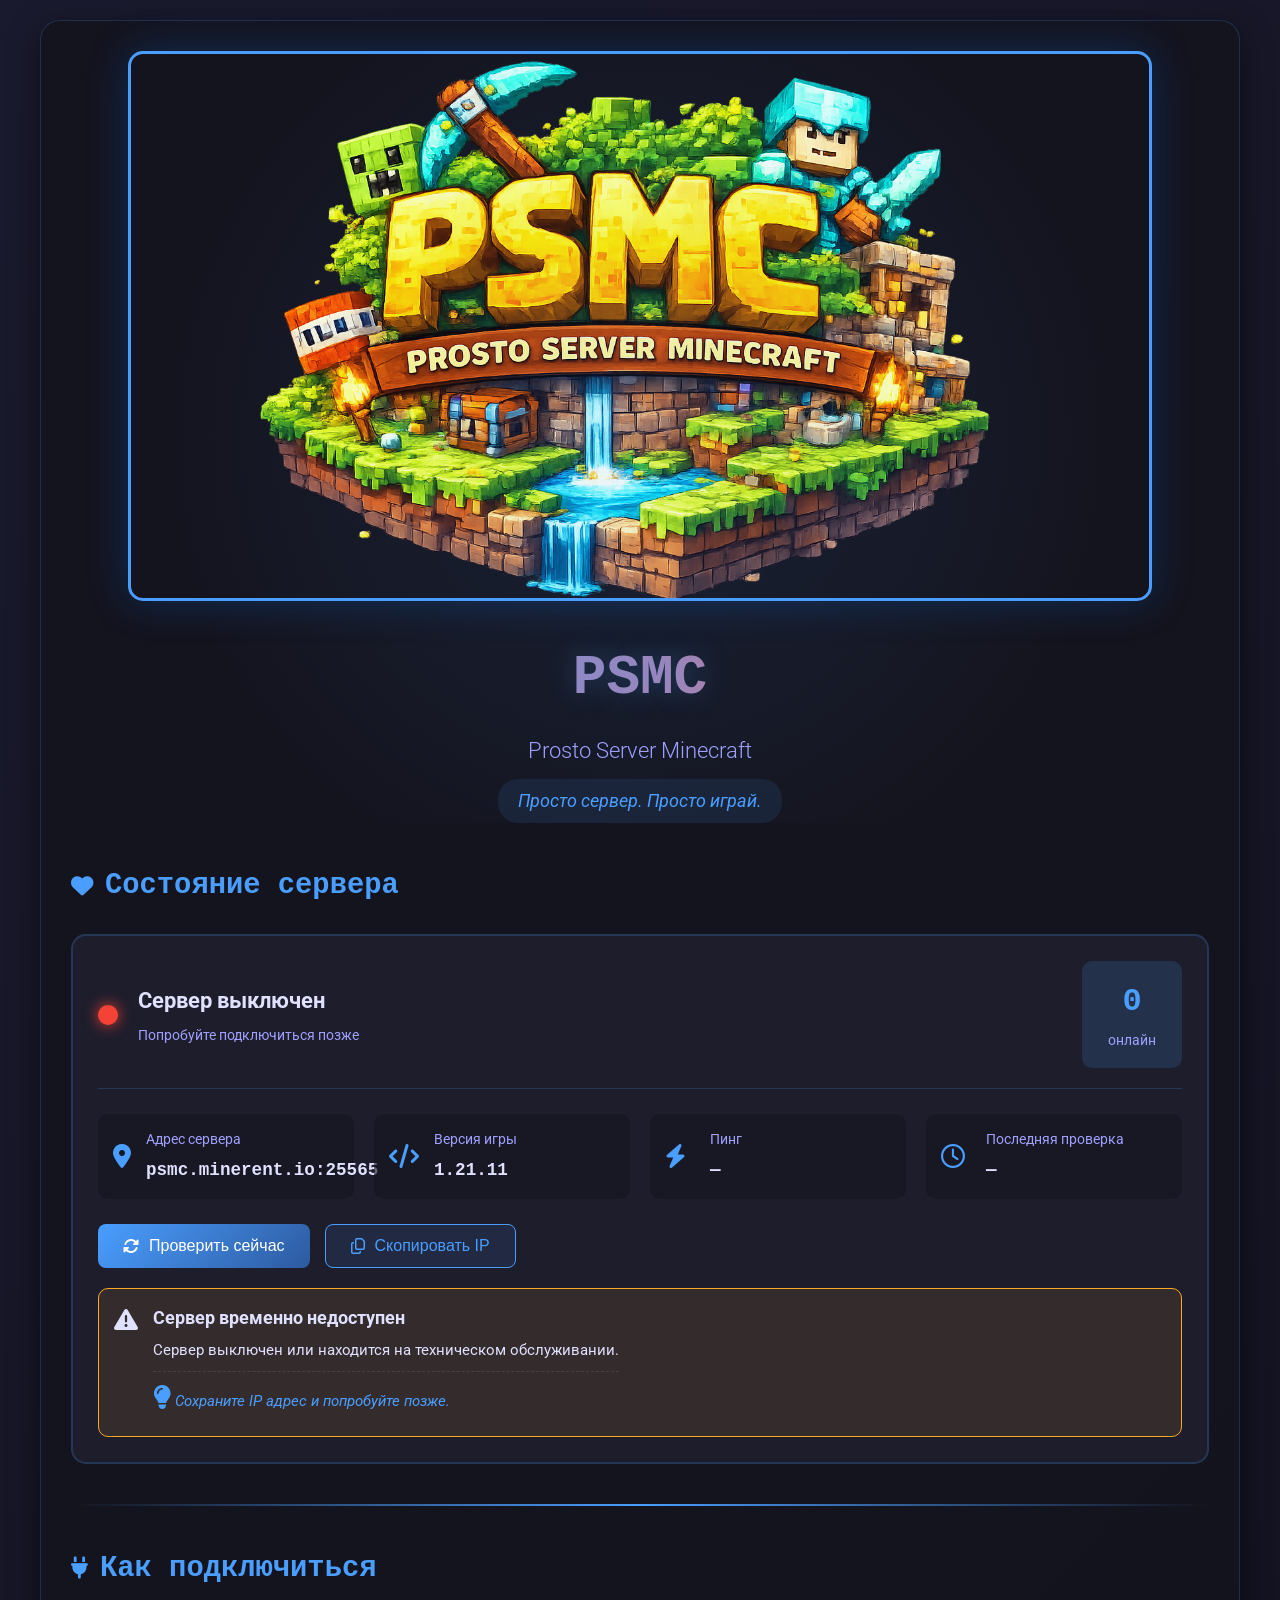
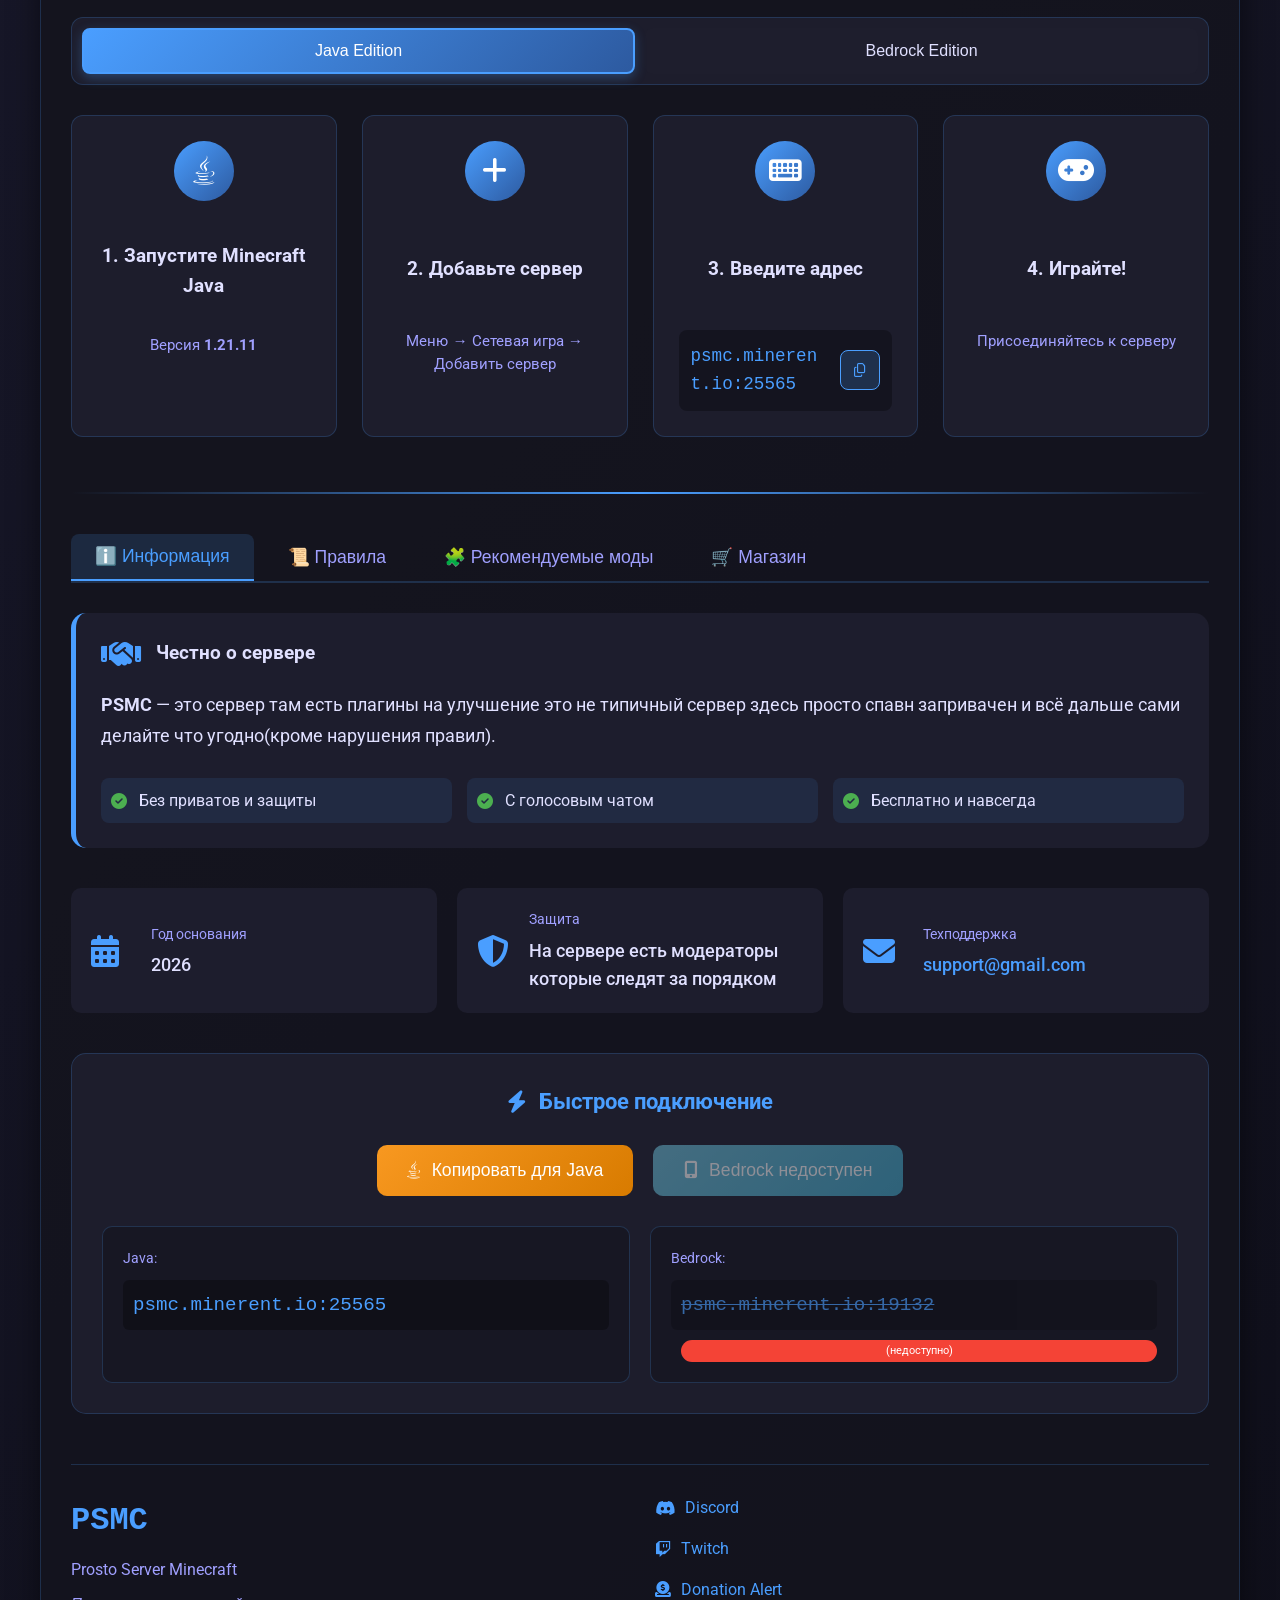
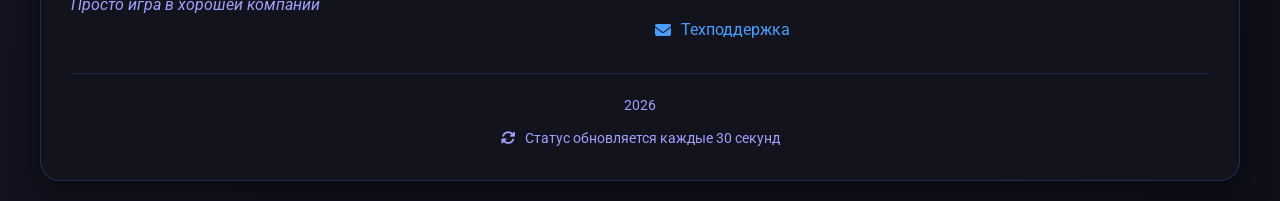
==== commit 8405b075: "Добавлена ссылка на почту тех поддержки" ====
--- a/index.html
+++ b/index.html
@@ -197,6 +197,16 @@
                                 <div class="info-value">На сервере есть модераторы которые следят за порядком</div>
                             </div>
                         </div>
+                        <!-- НОВЫЙ БЛОК: Техподдержка -->
+                        <div class="info-item">
+                            <i class="fas fa-envelope"></i>
+                            <div>
+                                <div class="info-label">Техподдержка</div>
+                                <div class="info-value">
+                                    <a href="mailto:support@gmail.com" style="color:var(--primary); text-decoration:none;">support@gmail.com</a>
+                                </div>
+                            </div>
+                        </div>
                     </div>
                 </div>
 
@@ -314,6 +324,10 @@
                     <a href="https://www.donationalerts.com/r/ValpiPro" class="footer-link">
                         <i class="fa fa-donate"></i> Donation Alert
                     </a>
+                    <!-- НОВАЯ ССЫЛКА: Техподдержка -->
+                    <a href="mailto:support@gmail.com" class="footer-link">
+                        <i class="fas fa-envelope"></i> Техподдержка
+                    </a>
                 </div>
                 
             </div>
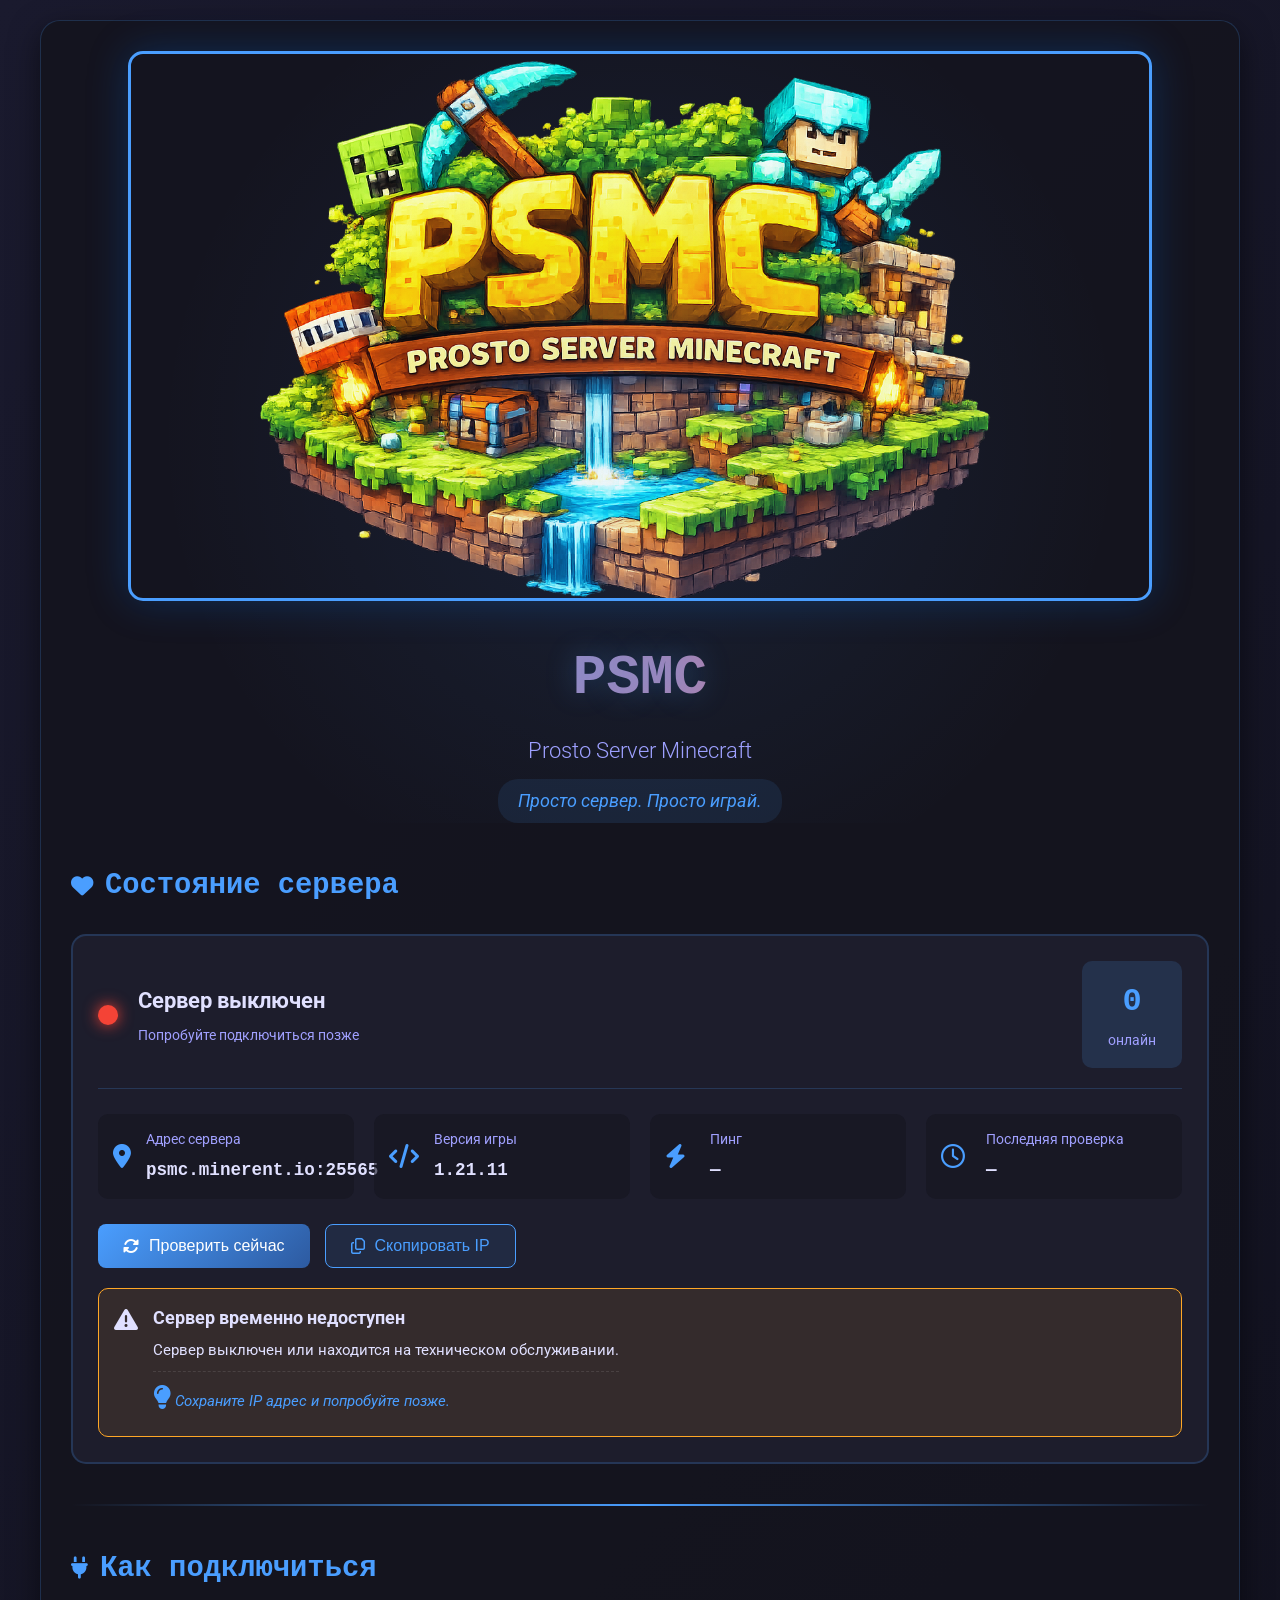
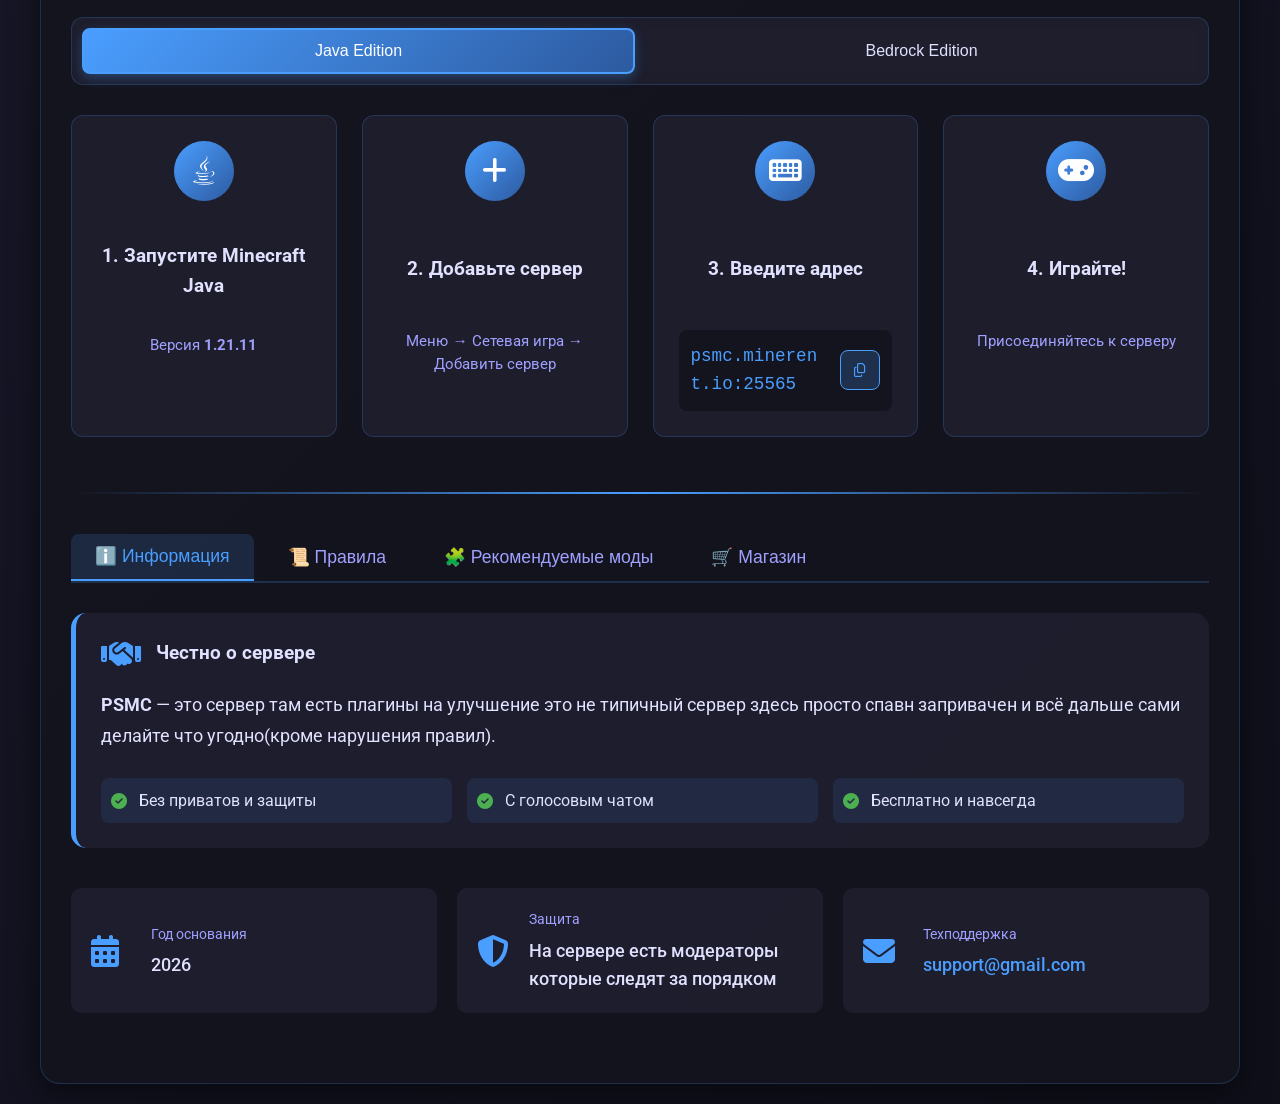
==== commit 5d41693f: "Убран магазин и бедрок" ====
--- a/index.html
+++ b/index.html
@@ -133,17 +133,6 @@
                     </div>
                 </div>
             </div>
-            
-            <div class="tab-content" id="bedrockTab">
-                <div class="bedrock-unavailable">
-                    <i class="fas fa-exclamation-triangle"></i>
-                    <div>
-                        <h3>Bedrock Edition временно недоступна</h3>
-                        <p>Пожалуйста, используйте <strong>Java Edition</strong> или ожидайте возобновления поддержки Bedrock.</p>
-                        <p class="bedrock-note">Адрес Bedrock: <code>psmc_bedrock.creepers.sbs:19132</code> — будет работать после включения.</p>
-                    </div>
-                </div>
-            </div>
         </section>
 
         <div class="divider"></div>
@@ -258,29 +247,8 @@
                             <a href="https://modrinth.com/plugin/simple-voice-chat" target="_blank" class="plugin-link">Скачать</a>
                         </div>
                     </div>
-                    <p class="plugins-note"><i class="fas fa-info-circle"></i> Эти моды/плагины не обязательны, но улучшают опыт игры. Все они совместимы с ванильным сервером.</p>
-                </div>
-
-                <!-- Вкладка "Магазин" -->
-                <div class="info-tab-content" id="info-shop">
-                    <div class="shop-container">
-                        <h3 style="color:var(--primary); margin-bottom:15px;">🛍️ Магазин доната</h3>
-                        <p style="color:var(--muted); margin-bottom:30px;">Приобретайте привилегии и косметику для сервера PSMC!</p>
-                        <div id="shopProducts" class="shop-grid">
-                            <!-- Товары будут загружены через API -->
-                            <div style="text-align:center; padding:40px;">
-                                <i class="fas fa-spinner fa-spin" style="font-size:2rem; color:var(--primary);"></i>
-                                <p style="color:var(--muted);">Загрузка товаров...</p>
-                            </div>
-                        </div>
-                        <p style="color:var(--muted); margin-top:20px; font-size:0.9rem; text-align:center;">
-                            <i class="fas fa-lock"></i> Все покупки обрабатываются через защищённое соединение EasyDonate.
-                        </p>
-                    </div>
-                </div>
-
-            </div>
-        </div>
+                    <p class="plugins-note"><i class="fas fa-info-circle"></i> Эти моды/плагины не обязательны, но улучшают опыт игры. Все они совместимы с ванильным сервером.</p>+
 
         <!-- Быстрое подключение -->
         <div class="quick-connect">
@@ -296,12 +264,8 @@
             <div class="address-display">
                 <div class="address-box">
                     <span class="address-label">Java:</span>
-                    <code class="address-value">psmc.minerent.io:25565</code>
-                </div>
-                <div class="address-box">
-                    <span class="address-label">Bedrock:</span>
-                    <code class="address-value unavailable">psmc.minerent.io:19132</code>
-                    <span class="unavailable-badge">(недоступно)</span>
+                    <code class="address-value">psmc.minerent.io:25565</code>+
                 </div>
             </div>
         </div>
@@ -323,11 +287,8 @@
                     </a>
                     <a href="https://www.donationalerts.com/r/ValpiPro" class="footer-link">
                         <i class="fa fa-donate"></i> Donation Alert
-                    </a>
-                    <!-- НОВАЯ ССЫЛКА: Техподдержка -->
-                    <a href="mailto:support@gmail.com" class="footer-link">
-                        <i class="fas fa-envelope"></i> Техподдержка
-                    </a>
+                    </a>+
                 </div>
                 
             </div>
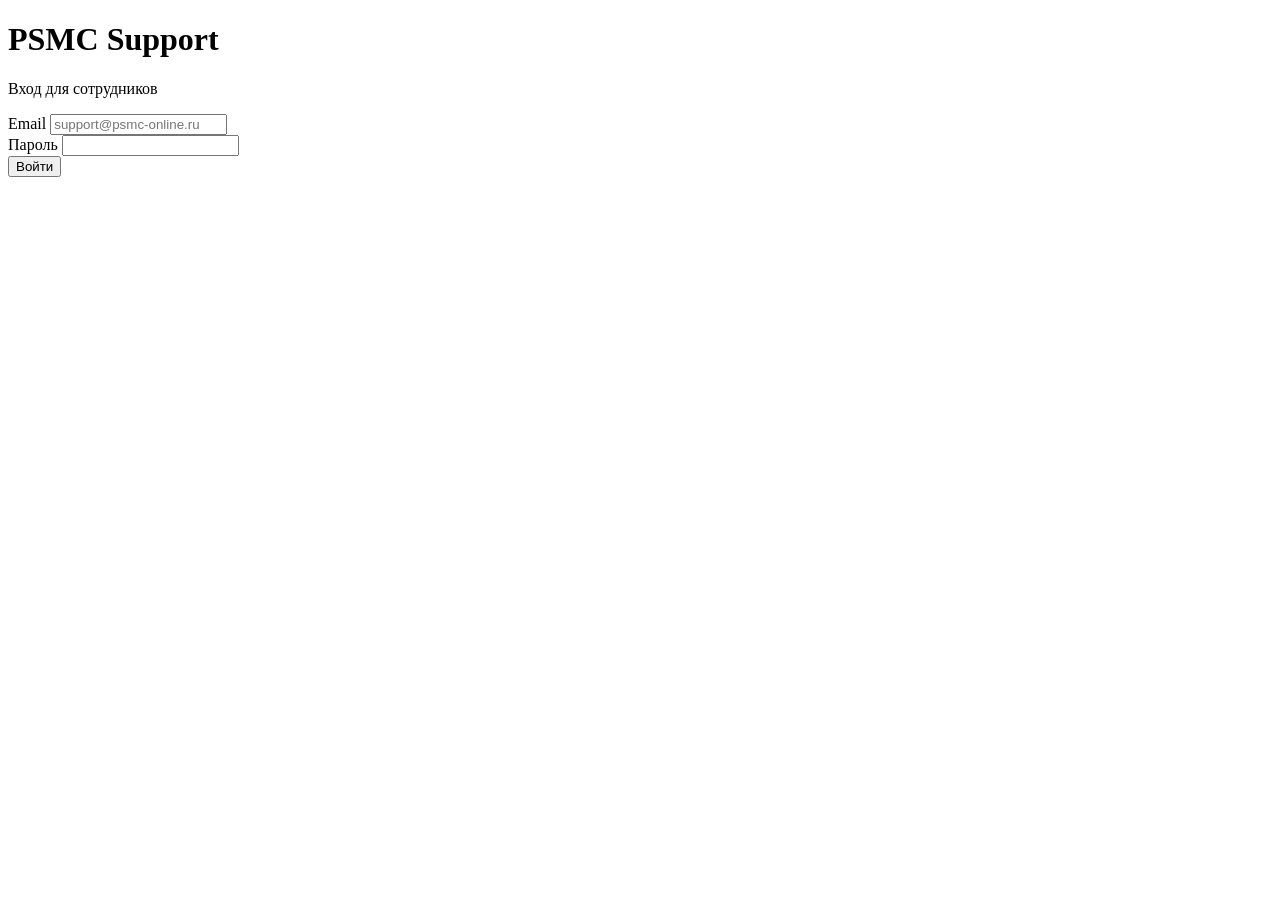
==== commit 5cab9afb: "" ====
--- a/index.html
+++ b/index.html
@@ -1,307 +1,93 @@
-<!DOCTYPE html>
-<html lang="ru">
-<head>
-    <meta charset="UTF-8">
-    <meta name="viewport" content="width=device-width, initial-scale=1.0">
-    <title>PSMC - Prosto Server Minecraft</title>
-    <link rel="stylesheet" href="css/style.css">
-    <link rel="stylesheet" href="https://cdnjs.cloudflare.com/ajax/libs/font-awesome/6.4.0/css/all.min.css">
-    <link href="https://fonts.googleapis.com/css2?family=Minecraft&family=Roboto:wght@300;400;700&display=swap" rel="stylesheet">
-    <link rel="icon" type="image/x-icon" href="img/favicon.ico">
-    <meta http-equiv="Permissions-Policy" content="unload=()">
-</head>
-<body>
-    <div class="container">
-        <!-- Заголовок -->
-        <header class="header">
-            <div class="title-section">
-                <img src="img/title_img.png" alt="PSMC Server" class="title-image" id="serverImage">
-                <div class="title-glow"></div>
-                <div class="server-brand">
-                    <h1 class="server-title">PSMC</h1>
-                    <p class="server-subtitle">Prosto Server Minecraft</p>
-                    <div class="server-tagline">Просто сервер. Просто играй.</div>
-                </div>
-            </div>
-        </header>
-
-        <!-- Статус сервера -->
-        <section class="online-section">
-            <h2><i class="fas fa-heart"></i> Состояние сервера</h2>
-            <div class="server-status">
-                <div class="status-card">
-                    <div class="status-header">
-                        <div class="status-indicator" id="statusIndicator"></div>
-                        <div class="status-info">
-                            <h3 id="statusText">Проверяем соединение...</h3>
-                            <p class="status-sub">Реальный статус вашего сервера</p>
-                        </div>
-                        <div class="player-count-box" id="playerCount">
-                            <span class="count-number">?</span>
-                            <span class="count-label">онлайн</span>
-                        </div>
-                    </div>
-                    
-                    <div class="server-details">
-                        <div class="detail-item">
-                            <i class="fas fa-map-marker-alt"></i>
-                            <div>
-                                <label>Адрес сервера</label>
-                                <strong id="serverIp">psmc.minerent.io:25565</strong>
-                            </div>
-                        </div>
-                        <div class="detail-item">
-                            <i class="fas fa-code"></i>
-                            <div>
-                                <label>Версия игры</label>
-                                <strong id="serverVersion">1.21.11</strong>
-                            </div>
-                        </div>
-                        <div class="detail-item">
-                            <i class="fas fa-bolt"></i>
-                            <div>
-                                <label>Пинг</label>
-                                <strong id="serverPing">—</strong>
-                            </div>
-                        </div>
-                        <div class="detail-item">
-                            <i class="far fa-clock"></i>
-                            <div>
-                                <label>Последняя проверка</label>
-                                <strong id="lastUpdate">—</strong>
-                            </div>
-                        </div>
-                    </div>
-                    
-                    <div class="status-actions">
-                        <button class="action-btn primary" id="refreshBtn">
-                            <i class="fas fa-sync-alt"></i> Проверить сейчас
-                        </button>
-                        <button class="action-btn secondary" id="copyIpBtn">
-                            <i class="far fa-copy"></i> Скопировать IP
-                        </button>
-                    </div>
-                </div>
-            </div>
-        </section>
-
-        <div class="divider"></div>
-
-        <!-- Как подключиться -->
-        <section class="connect-section">
-            <h2><i class="fas fa-plug"></i> Как подключиться</h2>
-            
-            <div class="platform-tabs">
-                <button class="tab-btn active" data-tab="java">Java Edition</button>
-                <button class="tab-btn" data-tab="bedrock">Bedrock Edition</button>
-            </div>
-            
-            <div class="tab-content active" id="javaTab">
-                <div class="connect-steps">
-                    <div class="step">
-                        <div class="step-icon">
-                            <i class="fab fa-java"></i>
-                        </div>
-                        <h3>1. Запустите Minecraft Java</h3>
-                        <p>Версия <strong>1.21.11</strong></p>
-                    </div>
-                    <div class="step">
-                        <div class="step-icon">
-                            <i class="fas fa-plus"></i>
-                        </div>
-                        <h3>2. Добавьте сервер</h3>
-                        <p>Меню → Сетевая игра → Добавить сервер</p>
-                    </div>
-                    <div class="step">
-                        <div class="step-icon">
-                            <i class="fas fa-keyboard"></i>
-                        </div>
-                        <h3>3. Введите адрес</h3>
-                        <div class="server-address">
-                            <code id="javaAddress">psmc.minerent.io:25565</code>
-                            <button class="copy-small" data-address="psmc.minerent.io:25565">
-                                <i class="far fa-copy"></i>
-                            </button>
-                        </div>
-                    </div>
-                    <div class="step">
-                        <div class="step-icon">
-                            <i class="fas fa-gamepad"></i>
-                        </div>
-                        <h3>4. Играйте!</h3>
-                        <p>Присоединяйтесь к серверу</p>
-                    </div>
-                </div>
-            </div>
-        </section>
-
-        <div class="divider"></div>
-
-        <!-- НАВИГАЦИЯ ПО ИНФОРМАЦИИ (ВКЛАДКИ) -->
-        <div class="info-tabs">
-            <div class="info-tabs-header">
-                <button class="info-tab-btn active" data-info-tab="about">ℹ️ Информация</button>
-                <button class="info-tab-btn" data-info-tab="rules">📜 Правила</button>
-                <button class="info-tab-btn" data-info-tab="plugins">🧩 Рекомендуемые моды</button>
-                <button class="info-tab-btn" data-info-tab="shop">🛒 Магазин</button>
-            </div>
-            <div class="info-tabs-content">
-                <!-- Вкладка "Информация" -->
-                <div class="info-tab-content active" id="info-about">
-                    <div class="about-card honest-card">
-                        <div class="honest-header">
-                            <i class="fas fa-handshake"></i>
-                            <h3>Честно о сервере</h3>
-                        </div>
-                        <p class="honest-text">
-                            <strong>PSMC</strong> — это сервер там есть плагины на улучшение это не типичный сервер здесь просто спавн запривачен и всё дальше сами делайте что угодно(кроме нарушения правил).
-                        </p>
-                        <div class="features-list">
-                            <div class="feature">
-                                <i class="fas fa-check-circle"></i>
-                                <span>Без приватов и защиты</span>
-                            </div>
-                            <div class="feature">
-                                <i class="fas fa-check-circle"></i>
-                                <span>С голосовым чатом</span>
-                            </div>
-                            <div class="feature">
-                                <i class="fas fa-check-circle"></i>
-                                <span>Бесплатно и навсегда</span>
-                            </div>
-                        </div>
-                    </div>
-                    <div class="info-panel">
-                        <div class="info-item">
-                            <i class="fas fa-calendar-alt"></i>
-                            <div>
-                                <div class="info-label">Год основания</div>
-                                <div class="info-value">2026</div>
-                            </div>
-                        </div>
-                        <div class="info-item">
-                            <i class="fas fa-shield-alt"></i>
-                            <div>
-                                <div class="info-label">Защита</div>
-                                <div class="info-value">На сервере есть модераторы которые следят за порядком</div>
-                            </div>
-                        </div>
-                        <!-- НОВЫЙ БЛОК: Техподдержка -->
-                        <div class="info-item">
-                            <i class="fas fa-envelope"></i>
-                            <div>
-                                <div class="info-label">Техподдержка</div>
-                                <div class="info-value">
-                                    <a href="mailto:support@gmail.com" style="color:var(--primary); text-decoration:none;">support@gmail.com</a>
-                                </div>
-                            </div>
-                        </div>
-                    </div>
-                </div>
-
-                <!-- Вкладка "Правила" -->
-                <div class="info-tab-content" id="info-rules">
-                    <div class="rules-content">
-                        <div class="rule-card">
-                            <div class="rule-icon">
-                                <i class="fas fa-comments"></i>
-                            </div>
-                            <h3>Общайтесь культурно</h3>
-                            <p>Без оскорблений и спама в чате (мут на 30 минут)</p>
-                        </div>
-                        <div class="rule-card">
-                            <div class="rule-icon">
-                                <i class="fas fa-leaf"></i>
-                            </div>
-                            <h3>Чистота сервера</h3>
-                            <p>Не оставляйте лаг-машины И НЕ СТРОЙТЕ ОРБИТАЛЬНУЮ ПУШКУ (бан на 1 недели, при повторе — бан навсегда)</p>
-                        </div>
-                        <div class="rule-card">
-                            <div class="rule-icon">
-                                <i class="fas fa-gamepad"></i>
-                            </div>
-                            <h3>Не читерите</h3>
-                            <p>Любые читы запрещены (бан на 10 дней, при повторе — бан навсегда)</p>
-                        </div>
-                        <div class="rule-card">
-                            <div class="rule-icon">
-                                <i class="fas fa-leaf"></i>
-                            </div>
-                            <h3>Чистота сервера</h3>
-                            <p>Не стройте плохие постройки (бан на 2 часа)</p>
-                        </div>
-                    </div>
-                    <div class="rules-note">
-                        <i class="fas fa-gavel"></i>
-                        <p><strong>Важно:</strong> Наказания применяются модераторами в индивидуальном порядке. Сервер стремится быть дружелюбным местом для всех.</p>
-                    </div>
-                </div>
-
-                <!-- Вкладка "Рекомендуемые плагины/моды" -->
-                <div class="info-tab-content" id="info-plugins">
-                    <div class="plugins-grid">
-                        <div class="plugin-card">
-                            <i class="fas fa-microphone-alt"></i>
-                            <h3>Simple Voice Chat</h3>
-                            <p>Голосовой чат в игре. Общайтесь с другими игроками в реальном времени.</p>
-                            <a href="https://modrinth.com/plugin/simple-voice-chat" target="_blank" class="plugin-link">Скачать</a>
-                        </div>
-                    </div>
-                    <p class="plugins-note"><i class="fas fa-info-circle"></i> Эти моды/плагины не обязательны, но улучшают опыт игры. Все они совместимы с ванильным сервером.</p>-
-
-        <!-- Быстрое подключение -->
-        <div class="quick-connect">
-            <h3><i class="fas fa-bolt"></i> Быстрое подключение</h3>
-            <div class="quick-buttons">
-                <button class="quick-btn java-btn" id="quickJava">
-                    <i class="fab fa-java"></i> Копировать для Java
-                </button>
-                <button class="quick-btn bedrock-btn" id="quickBedrock" disabled>
-                    <i class="fas fa-mobile-alt"></i> Bedrock недоступен
-                </button>
-            </div>
-            <div class="address-display">
-                <div class="address-box">
-                    <span class="address-label">Java:</span>
-                    <code class="address-value">psmc.minerent.io:25565</code>-
-                </div>
-            </div>
-        </div>
-
-        <footer class="footer">
-            <div class="footer-content">
-                <div class="footer-brand">
-                    <h3>PSMC</h3>
-                    <p>Prosto Server Minecraft</p>
-                    <p class="footer-motto">Просто игра в хорошей компании</p>
-                </div>
-                
-                <div class="footer-links">
-                    <a href="https://discord.gg/wAz6SRhhF" class="footer-link">
-                        <i class="fab fa-discord"></i> Discord
-                    </a>
-                    <a href="https://twitch.tv/ValpiPro" class="footer-link">
-                        <i class="fab fa-twitch"></i> Twitch
-                    </a>
-                    <a href="https://www.donationalerts.com/r/ValpiPro" class="footer-link">
-                        <i class="fa fa-donate"></i> Donation Alert
-                    </a>-
-                </div>
-                
-            </div>
-            
-            <div class="footer-bottom">
-                <p>Copyright © 2026 PSMC - Prosto Server Minecraft. Данные обновляются в реальном времени.</p>
-                <p class="server-status-note">
-                    <i class="fas fa-sync-alt"></i> Статус обновляется каждые 30 секунд
-                </p>
-            </div>
-        </footer>
-    </div>
-
-    <script src="js/script.js"></script>
-</body>
+<!DOCTYPE html>
+<html lang="ru">
+<head>
+    <meta charset="UTF-8">
+    <meta name="viewport" content="width=device-width, initial-scale=1.0, maximum-scale=1.0, user-scalable=no">
+    <title>PSMC Support - Панель тикетов</title>
+    <link rel="stylesheet" href="https://cdnjs.cloudflare.com/ajax/libs/font-awesome/6.4.0/css/all.min.css">
+    <link href="https://fonts.googleapis.com/css2?family=Minecraft&family=Roboto:wght@300;400;700&display=swap" rel="stylesheet">
+    <link rel="stylesheet" href="css/support.css">
+</head>
+<body>
+    <div class="container">
+        <!-- Экран входа -->
+        <div id="login-screen" class="auth-box">
+            <h1 class="server-title">PSMC Support</h1>
+            <p class="server-subtitle">Вход для сотрудников</p>
+            <form id="login-form">
+                <div class="form-group">
+                    <label>Email</label>
+                    <input type="email" id="login-email" required placeholder="support@psmc-online.ru">
+                </div>
+                <div class="form-group">
+                    <label>Пароль</label>
+                    <input type="password" id="login-password" required>
+                </div>
+                <button type="submit" class="action-btn primary">Войти</button>
+                <p id="login-error" class="error-text"></p>
+            </form>
+        </div>
+
+        <!-- Экран панели -->
+        <div id="dashboard-screen" style="display: none;">
+            <header class="dashboard-header">
+                <h2><i class="fas fa-headset"></i> Тикеты</h2>
+                <div>
+                    <button id="settings-btn" class="action-btn secondary btn-icon" title="Настройки">
+                        <i class="fas fa-cog"></i>
+                    </button>
+                    <button id="logout-btn" class="action-btn secondary btn-icon" title="Выйти">
+                        <i class="fas fa-sign-out-alt"></i>
+                    </button>
+                </div>
+            </header>
+
+            <div class="dashboard-layout">
+                <!-- Список тикетов -->
+                <aside class="ticket-list-panel">
+                    <h3>Очередь</h3>
+                    <div id="tickets-list"></div>
+                </aside>
+
+                <!-- Область переписки -->
+                <main class="chat-panel" id="chat-panel">
+                    <div class="empty-state">Выберите тикет для просмотра</div>
+                </main>
+            </div>
+        </div>
+    </div>
+    
+    <!-- Настройки профиля -->
+    <div id="settings-modal" class="modal-overlay" style="display:none;">
+        <div class="modal-box">
+            <button id="close-settings" class="modal-close">&times;</button>
+            <h2>Настройки профиля</h2>
+            <form id="settings-form">
+                <div class="form-group">
+                    <label>Ваш никнейм (для почты)</label>
+                    <input type="text" id="set-nickname" placeholder="alex" required pattern="[a-zA-Z0-9._-]+">
+                    <small>Будет использоваться как alex@psmc-online.ru</small>
+                </div>
+                <div class="form-group">
+                    <label>Новый пароль (если меняете)</label>
+                    <input type="password" id="set-password" minlength="6">
+                </div>
+                <button type="submit" class="action-btn primary">Сохранить</button>
+                <p id="settings-msg" class="msg-text"></p>
+            </form>
+        </div>
+    </div>
+
+    <!-- Универсальное окно уведомлений (вместо alert) -->
+    <div id="alert-modal" class="modal-overlay" style="display:none;">
+        <div class="modal-box" style="max-width: 400px;">
+            <h3 id="alert-title" style="color: var(--primary); margin-bottom: 15px;">Уведомление</h3>
+            <p id="alert-message" style="margin-bottom: 25px; line-height: 1.5;"></p>
+            <button id="alert-ok-btn" class="action-btn primary">Понятно</button>
+        </div>
+    </div>
+
+    <!-- Скрипт -->
+    <script type="module" src="js/support.js"></script>
+</body>
 </html>
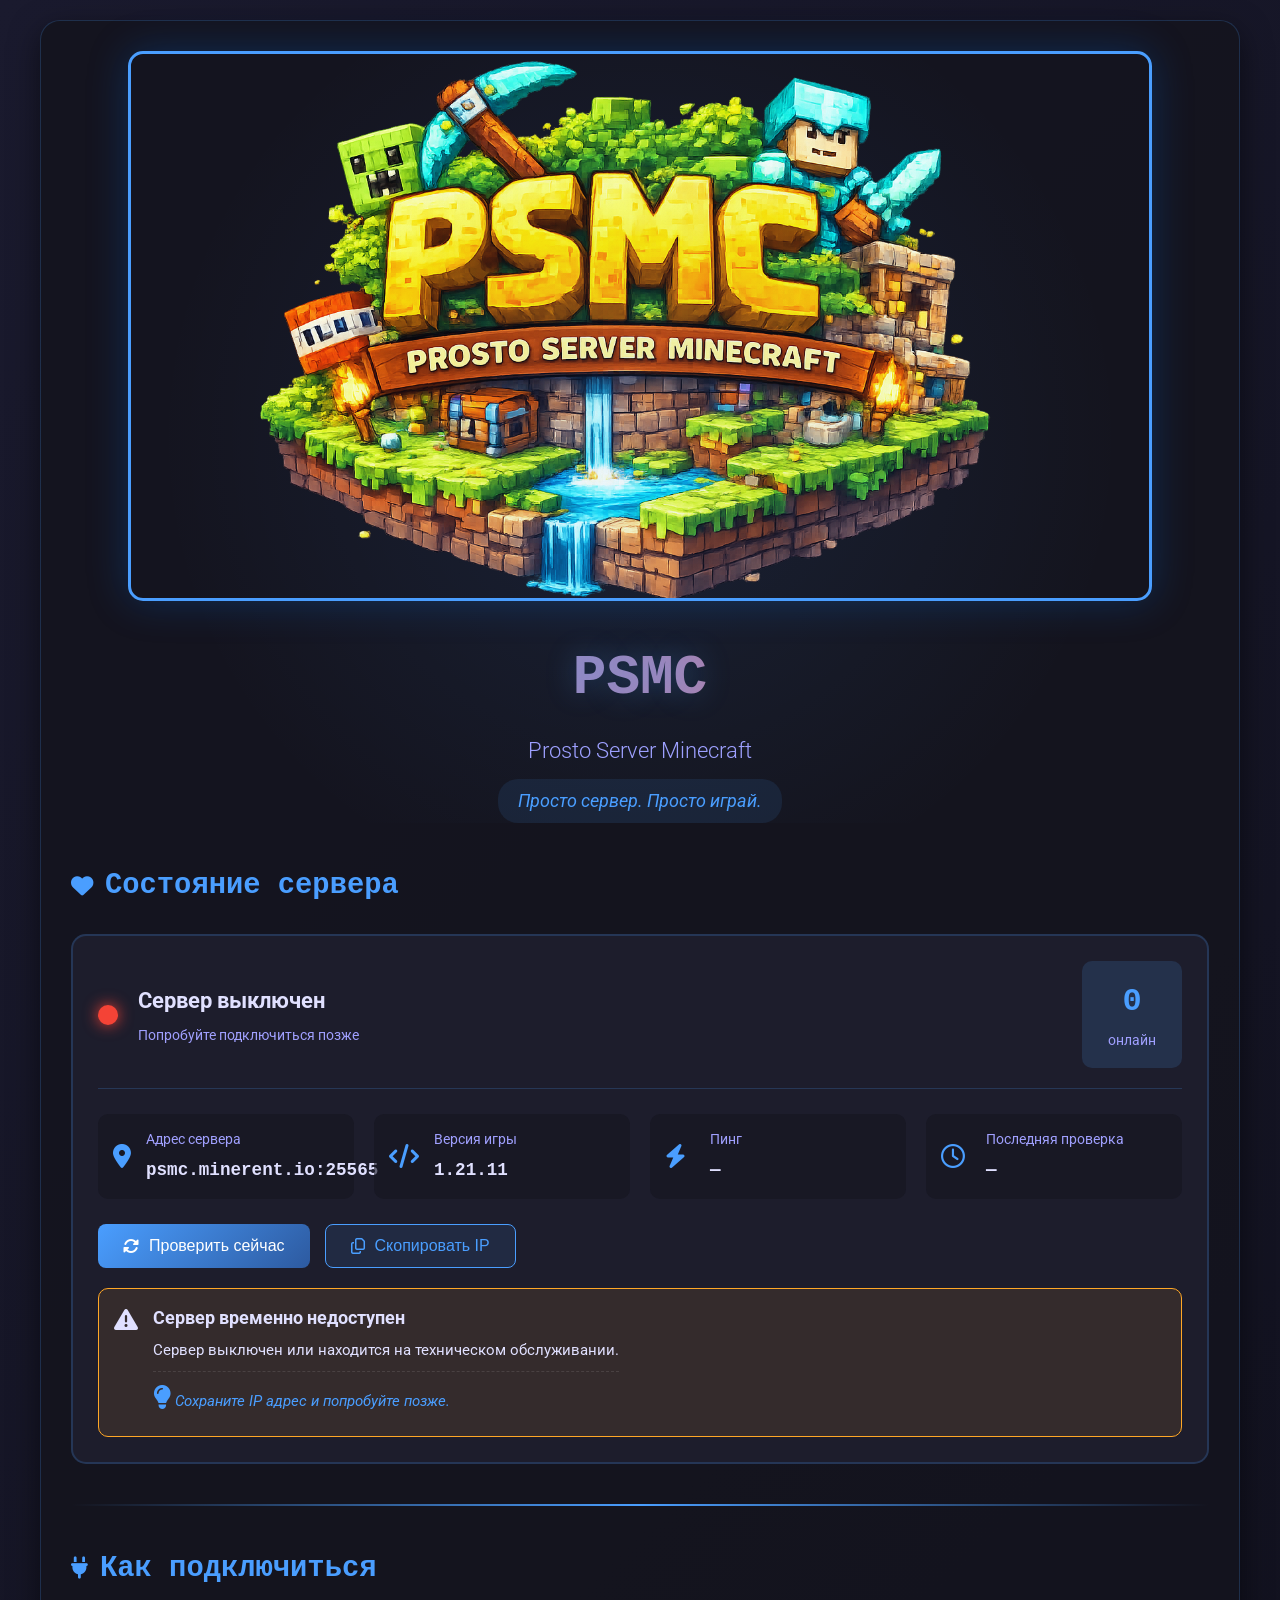
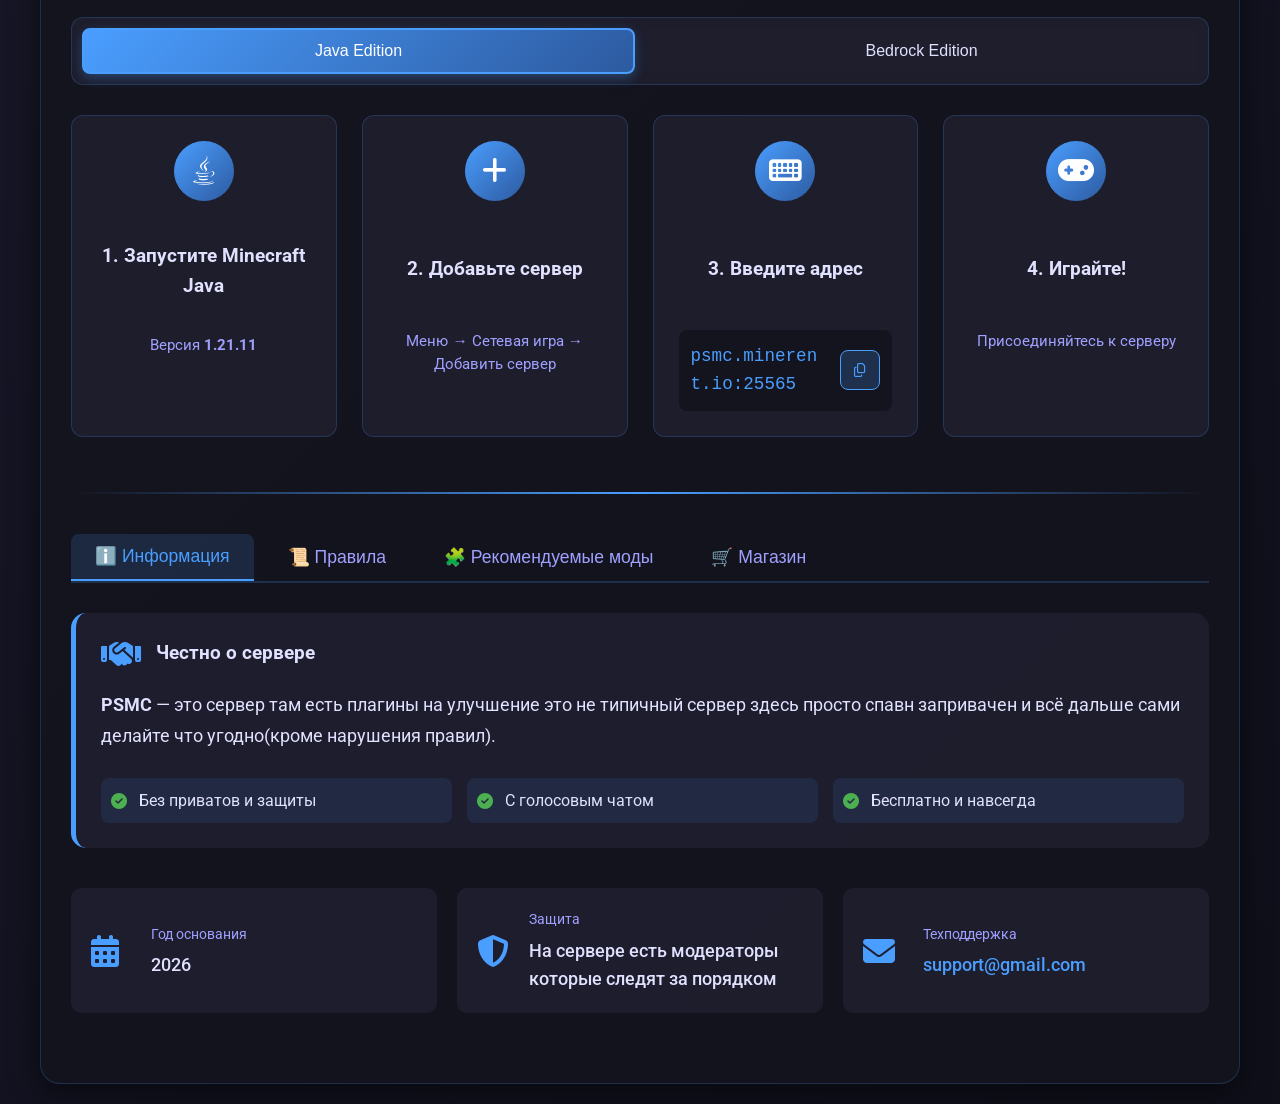
==== commit 8efc6f8b: "Восстановлен index.html" ====
--- a/index.html
+++ b/index.html
@@ -2,92 +2,306 @@
 <html lang="ru">
 <head>
     <meta charset="UTF-8">
-    <meta name="viewport" content="width=device-width, initial-scale=1.0, maximum-scale=1.0, user-scalable=no">
-    <title>PSMC Support - Панель тикетов</title>
+    <meta name="viewport" content="width=device-width, initial-scale=1.0">
+    <title>PSMC - Prosto Server Minecraft</title>
+    <link rel="stylesheet" href="css/style.css">
     <link rel="stylesheet" href="https://cdnjs.cloudflare.com/ajax/libs/font-awesome/6.4.0/css/all.min.css">
     <link href="https://fonts.googleapis.com/css2?family=Minecraft&family=Roboto:wght@300;400;700&display=swap" rel="stylesheet">
-    <link rel="stylesheet" href="css/support.css">
+    <link rel="icon" type="image/x-icon" href="img/favicon.ico">
+    <meta http-equiv="Permissions-Policy" content="unload=()">
 </head>
 <body>
     <div class="container">
-        <!-- Экран входа -->
-        <div id="login-screen" class="auth-box">
-            <h1 class="server-title">PSMC Support</h1>
-            <p class="server-subtitle">Вход для сотрудников</p>
-            <form id="login-form">
-                <div class="form-group">
-                    <label>Email</label>
-                    <input type="email" id="login-email" required placeholder="support@psmc-online.ru">
-                </div>
-                <div class="form-group">
-                    <label>Пароль</label>
-                    <input type="password" id="login-password" required>
-                </div>
-                <button type="submit" class="action-btn primary">Войти</button>
-                <p id="login-error" class="error-text"></p>
-            </form>
+        <!-- Заголовок -->
+        <header class="header">
+            <div class="title-section">
+                <img src="img/title_img.png" alt="PSMC Server" class="title-image" id="serverImage">
+                <div class="title-glow"></div>
+                <div class="server-brand">
+                    <h1 class="server-title">PSMC</h1>
+                    <p class="server-subtitle">Prosto Server Minecraft</p>
+                    <div class="server-tagline">Просто сервер. Просто играй.</div>
+                </div>
+            </div>
+        </header>
+
+        <!-- Статус сервера -->
+        <section class="online-section">
+            <h2><i class="fas fa-heart"></i> Состояние сервера</h2>
+            <div class="server-status">
+                <div class="status-card">
+                    <div class="status-header">
+                        <div class="status-indicator" id="statusIndicator"></div>
+                        <div class="status-info">
+                            <h3 id="statusText">Проверяем соединение...</h3>
+                            <p class="status-sub">Реальный статус вашего сервера</p>
+                        </div>
+                        <div class="player-count-box" id="playerCount">
+                            <span class="count-number">?</span>
+                            <span class="count-label">онлайн</span>
+                        </div>
+                    </div>
+                    
+                    <div class="server-details">
+                        <div class="detail-item">
+                            <i class="fas fa-map-marker-alt"></i>
+                            <div>
+                                <label>Адрес сервера</label>
+                                <strong id="serverIp">psmc.minerent.io:25565</strong>
+                            </div>
+                        </div>
+                        <div class="detail-item">
+                            <i class="fas fa-code"></i>
+                            <div>
+                                <label>Версия игры</label>
+                                <strong id="serverVersion">1.21.11</strong>
+                            </div>
+                        </div>
+                        <div class="detail-item">
+                            <i class="fas fa-bolt"></i>
+                            <div>
+                                <label>Пинг</label>
+                                <strong id="serverPing">—</strong>
+                            </div>
+                        </div>
+                        <div class="detail-item">
+                            <i class="far fa-clock"></i>
+                            <div>
+                                <label>Последняя проверка</label>
+                                <strong id="lastUpdate">—</strong>
+                            </div>
+                        </div>
+                    </div>
+                    
+                    <div class="status-actions">
+                        <button class="action-btn primary" id="refreshBtn">
+                            <i class="fas fa-sync-alt"></i> Проверить сейчас
+                        </button>
+                        <button class="action-btn secondary" id="copyIpBtn">
+                            <i class="far fa-copy"></i> Скопировать IP
+                        </button>
+                    </div>
+                </div>
+            </div>
+        </section>
+
+        <div class="divider"></div>
+
+        <!-- Как подключиться -->
+        <section class="connect-section">
+            <h2><i class="fas fa-plug"></i> Как подключиться</h2>
+            
+            <div class="platform-tabs">
+                <button class="tab-btn active" data-tab="java">Java Edition</button>
+                <button class="tab-btn" data-tab="bedrock">Bedrock Edition</button>
+            </div>
+            
+            <div class="tab-content active" id="javaTab">
+                <div class="connect-steps">
+                    <div class="step">
+                        <div class="step-icon">
+                            <i class="fab fa-java"></i>
+                        </div>
+                        <h3>1. Запустите Minecraft Java</h3>
+                        <p>Версия <strong>1.21.11</strong></p>
+                    </div>
+                    <div class="step">
+                        <div class="step-icon">
+                            <i class="fas fa-plus"></i>
+                        </div>
+                        <h3>2. Добавьте сервер</h3>
+                        <p>Меню → Сетевая игра → Добавить сервер</p>
+                    </div>
+                    <div class="step">
+                        <div class="step-icon">
+                            <i class="fas fa-keyboard"></i>
+                        </div>
+                        <h3>3. Введите адрес</h3>
+                        <div class="server-address">
+                            <code id="javaAddress">psmc.minerent.io:25565</code>
+                            <button class="copy-small" data-address="psmc.minerent.io:25565">
+                                <i class="far fa-copy"></i>
+                            </button>
+                        </div>
+                    </div>
+                    <div class="step">
+                        <div class="step-icon">
+                            <i class="fas fa-gamepad"></i>
+                        </div>
+                        <h3>4. Играйте!</h3>
+                        <p>Присоединяйтесь к серверу</p>
+                    </div>
+                </div>
+            </div>
+        </section>
+
+        <div class="divider"></div>
+
+        <!-- НАВИГАЦИЯ ПО ИНФОРМАЦИИ (ВКЛАДКИ) -->
+        <div class="info-tabs">
+            <div class="info-tabs-header">
+                <button class="info-tab-btn active" data-info-tab="about">ℹ️ Информация</button>
+                <button class="info-tab-btn" data-info-tab="rules">📜 Правила</button>
+                <button class="info-tab-btn" data-info-tab="plugins">🧩 Рекомендуемые моды</button>
+                <button class="info-tab-btn" data-info-tab="shop">🛒 Магазин</button>
+            </div>
+            <div class="info-tabs-content">
+                <!-- Вкладка "Информация" -->
+                <div class="info-tab-content active" id="info-about">
+                    <div class="about-card honest-card">
+                        <div class="honest-header">
+                            <i class="fas fa-handshake"></i>
+                            <h3>Честно о сервере</h3>
+                        </div>
+                        <p class="honest-text">
+                            <strong>PSMC</strong> — это сервер там есть плагины на улучшение это не типичный сервер здесь просто спавн запривачен и всё дальше сами делайте что угодно(кроме нарушения правил).
+                        </p>
+                        <div class="features-list">
+                            <div class="feature">
+                                <i class="fas fa-check-circle"></i>
+                                <span>Без приватов и защиты</span>
+                            </div>
+                            <div class="feature">
+                                <i class="fas fa-check-circle"></i>
+                                <span>С голосовым чатом</span>
+                            </div>
+                            <div class="feature">
+                                <i class="fas fa-check-circle"></i>
+                                <span>Бесплатно и навсегда</span>
+                            </div>
+                        </div>
+                    </div>
+                    <div class="info-panel">
+                        <div class="info-item">
+                            <i class="fas fa-calendar-alt"></i>
+                            <div>
+                                <div class="info-label">Год основания</div>
+                                <div class="info-value">2026</div>
+                            </div>
+                        </div>
+                        <div class="info-item">
+                            <i class="fas fa-shield-alt"></i>
+                            <div>
+                                <div class="info-label">Защита</div>
+                                <div class="info-value">На сервере есть модераторы которые следят за порядком</div>
+                            </div>
+                        </div>
+                        <!-- НОВЫЙ БЛОК: Техподдержка -->
+                        <div class="info-item">
+                            <i class="fas fa-envelope"></i>
+                            <div>
+                                <div class="info-label">Техподдержка</div>
+                                <div class="info-value">
+                                    <a href="mailto:support@psmc-online.ru" style="color:var(--primary); text-decoration:none;">support@gmail.com</a>
+                                </div>
+                            </div>
+                        </div>
+                    </div>
+                </div>
+
+                <!-- Вкладка "Правила" -->
+                <div class="info-tab-content" id="info-rules">
+                    <div class="rules-content">
+                        <div class="rule-card">
+                            <div class="rule-icon">
+                                <i class="fas fa-comments"></i>
+                            </div>
+                            <h3>Общайтесь культурно</h3>
+                            <p>Без оскорблений и спама в чате (мут на 30 минут)</p>
+                        </div>
+                        <div class="rule-card">
+                            <div class="rule-icon">
+                                <i class="fas fa-leaf"></i>
+                            </div>
+                            <h3>Чистота сервера</h3>
+                            <p>Не оставляйте лаг-машины И НЕ СТРОЙТЕ ОРБИТАЛЬНУЮ ПУШКУ (бан на 1 недели, при повторе — бан навсегда)</p>
+                        </div>
+                        <div class="rule-card">
+                            <div class="rule-icon">
+                                <i class="fas fa-gamepad"></i>
+                            </div>
+                            <h3>Не читерите</h3>
+                            <p>Любые читы запрещены (бан на 10 дней, при повторе — бан навсегда)</p>
+                        </div>
+                        <div class="rule-card">
+                            <div class="rule-icon">
+                                <i class="fas fa-leaf"></i>
+                            </div>
+                            <h3>Чистота сервера</h3>
+                            <p>Не стройте плохие постройки (бан на 2 часа)</p>
+                        </div>
+                    </div>
+                    <div class="rules-note">
+                        <i class="fas fa-gavel"></i>
+                        <p><strong>Важно:</strong> Наказания применяются модераторами в индивидуальном порядке. Сервер стремится быть дружелюбным местом для всех.</p>
+                    </div>
+                </div>
+
+                <!-- Вкладка "Рекомендуемые плагины/моды" -->
+                <div class="info-tab-content" id="info-plugins">
+                    <div class="plugins-grid">
+                        <div class="plugin-card">
+                            <i class="fas fa-microphone-alt"></i>
+                            <h3>Simple Voice Chat</h3>
+                            <p>Голосовой чат в игре. Общайтесь с другими игроками в реальном времени.</p>
+                            <a href="https://modrinth.com/plugin/simple-voice-chat" target="_blank" class="plugin-link">Скачать</a>
+                        </div>
+                    </div>
+                    <p class="plugins-note"><i class="fas fa-info-circle"></i> Эти моды/плагины не обязательны, но улучшают опыт игры. Все они совместимы с ванильным сервером.</p>
+
+
+        <!-- Быстрое подключение -->
+        <div class="quick-connect">
+            <h3><i class="fas fa-bolt"></i> Быстрое подключение</h3>
+            <div class="quick-buttons">
+                <button class="quick-btn java-btn" id="quickJava">
+                    <i class="fab fa-java"></i> Копировать для Java
+                </button>
+                <button class="quick-btn bedrock-btn" id="quickBedrock" disabled>
+                    <i class="fas fa-mobile-alt"></i> Bedrock недоступен
+                </button>
+            </div>
+            <div class="address-display">
+                <div class="address-box">
+                    <span class="address-label">Java:</span>
+                    <code class="address-value">psmc.minerent.io:25565</code>
+
+                </div>
+            </div>
         </div>
 
-        <!-- Экран панели -->
-        <div id="dashboard-screen" style="display: none;">
-            <header class="dashboard-header">
-                <h2><i class="fas fa-headset"></i> Тикеты</h2>
-                <div>
-                    <button id="settings-btn" class="action-btn secondary btn-icon" title="Настройки">
-                        <i class="fas fa-cog"></i>
-                    </button>
-                    <button id="logout-btn" class="action-btn secondary btn-icon" title="Выйти">
-                        <i class="fas fa-sign-out-alt"></i>
-                    </button>
-                </div>
-            </header>
-
-            <div class="dashboard-layout">
-                <!-- Список тикетов -->
-                <aside class="ticket-list-panel">
-                    <h3>Очередь</h3>
-                    <div id="tickets-list"></div>
-                </aside>
-
-                <!-- Область переписки -->
-                <main class="chat-panel" id="chat-panel">
-                    <div class="empty-state">Выберите тикет для просмотра</div>
-                </main>
-            </div>
-        </div>
+        <footer class="footer">
+            <div class="footer-content">
+                <div class="footer-brand">
+                    <h3>PSMC</h3>
+                    <p>Prosto Server Minecraft</p>
+                    <p class="footer-motto">Просто игра в хорошей компании</p>
+                </div>
+                
+                <div class="footer-links">
+                    <a href="https://discord.gg/wAz6SRhhF" class="footer-link">
+                        <i class="fab fa-discord"></i> Discord
+                    </a>
+                    <a href="https://twitch.tv/ValpiPro" class="footer-link">
+                        <i class="fab fa-twitch"></i> Twitch
+                    </a>
+                    <a href="https://www.donationalerts.com/r/ValpiPro" class="footer-link">
+                        <i class="fa fa-donate"></i> Donation Alert
+                    </a>
+
+                </div>
+                
+            </div>
+            
+            <div class="footer-bottom">
+                <p>Copyright © 2026 PSMC - Prosto Server Minecraft. Данные обновляются в реальном времени.</p>
+                <p class="server-status-note">
+                    <i class="fas fa-sync-alt"></i> Статус обновляется каждые 30 секунд
+                </p>
+            </div>
+        </footer>
     </div>
-    
-    <!-- Настройки профиля -->
-    <div id="settings-modal" class="modal-overlay" style="display:none;">
-        <div class="modal-box">
-            <button id="close-settings" class="modal-close">&times;</button>
-            <h2>Настройки профиля</h2>
-            <form id="settings-form">
-                <div class="form-group">
-                    <label>Ваш никнейм (для почты)</label>
-                    <input type="text" id="set-nickname" placeholder="alex" required pattern="[a-zA-Z0-9._-]+">
-                    <small>Будет использоваться как alex@psmc-online.ru</small>
-                </div>
-                <div class="form-group">
-                    <label>Новый пароль (если меняете)</label>
-                    <input type="password" id="set-password" minlength="6">
-                </div>
-                <button type="submit" class="action-btn primary">Сохранить</button>
-                <p id="settings-msg" class="msg-text"></p>
-            </form>
-        </div>
-    </div>
-
-    <!-- Универсальное окно уведомлений (вместо alert) -->
-    <div id="alert-modal" class="modal-overlay" style="display:none;">
-        <div class="modal-box" style="max-width: 400px;">
-            <h3 id="alert-title" style="color: var(--primary); margin-bottom: 15px;">Уведомление</h3>
-            <p id="alert-message" style="margin-bottom: 25px; line-height: 1.5;"></p>
-            <button id="alert-ok-btn" class="action-btn primary">Понятно</button>
-        </div>
-    </div>
-
-    <!-- Скрипт -->
-    <script type="module" src="js/support.js"></script>
+                
+    <script src="js/script.js"></script>
 </body>
-</html>+</html>
--- a/css/style.css
+++ b/css/style.css
@@ -0,0 +1,1708 @@
+* {
+    margin: 0;
+    padding: 0;
+    box-sizing: border-box;
+}
+
+:root {
+    --primary: #4a9eff;
+    --primary-dark: #2d5aa0;
+    --secondary: #ff6b6b;
+    --success: #4CAF50;
+    --warning: #ffa726;
+    --danger: #f44336;
+    --dark: #1a1a2e;
+    --darker: #0f0f1a;
+    --light: #e0e0ff;
+    --muted: #a0a0ff;
+    --card-bg: rgba(30, 30, 46, 0.95);
+    --border: rgba(74, 158, 255, 0.2);
+}
+
+body {
+    font-family: 'Roboto', sans-serif;
+    background: linear-gradient(135deg, var(--dark) 0%, var(--darker) 100%);
+    color: var(--light);
+    min-height: 100vh;
+    padding: 20px;
+    line-height: 1.6;
+}
+
+.container {
+    max-width: 1200px;
+    margin: 0 auto;
+    background: rgba(20, 20, 30, 0.9);
+    border-radius: 20px;
+    padding: 30px;
+    box-shadow: 0 10px 30px rgba(0, 0, 0, 0.5);
+    border: 1px solid var(--border);
+}
+
+/* Заголовок */
+.header {
+    margin-bottom: 40px;
+    text-align: center;
+}
+
+.title-section {
+    position: relative;
+    margin-bottom: 30px;
+}
+
+.title-image {
+    width: 90%;
+    max-height: 550px;
+    object-fit: cover;
+    border-radius: 15px;
+    border: 3px solid var(--primary);
+    box-shadow: 0 0 40px rgba(4, 99, 207, 0.3);
+}
+
+.title-glow {
+    position: absolute;
+    top: 0;
+    left: 0;
+    right: 0;
+    bottom: 0;
+    background: radial-gradient(circle at center, rgba(74, 158, 255, 0.1) 0%, transparent 70%);
+    border-radius: 15px;
+    pointer-events: none;
+}
+
+.server-brand {
+    margin-top: 25px;
+}
+
+.server-title {
+    font-family: 'Minecraft', monospace;
+    font-size: 3.5rem;
+    background: linear-gradient(90deg, var(--primary), var(--secondary));
+    -webkit-background-clip: text;
+    -webkit-text-fill-color: transparent;
+    margin-bottom: 10px;
+    text-shadow: 0 0 30px rgba(74, 158, 255, 0.3);
+}
+
+.server-subtitle {
+    font-size: 1.4rem;
+    color: var(--muted);
+    margin-bottom: 10px;
+    font-weight: 300;
+}
+
+.server-tagline {
+    font-size: 1.1rem;
+    color: var(--primary);
+    font-style: italic;
+    background: rgba(74, 158, 255, 0.1);
+    padding: 8px 20px;
+    border-radius: 20px;
+    display: inline-block;
+}
+
+/* Заголовки секций */
+h2 {
+    font-family: 'Minecraft', monospace;
+    font-size: 1.8rem;
+    margin-bottom: 25px;
+    color: var(--primary);
+    display: flex;
+    align-items: center;
+    gap: 12px;
+}
+
+h2 i {
+    font-size: 1.4rem;
+}
+
+/* Карточка статуса */
+.status-card {
+    background: var(--card-bg);
+    border-radius: 15px;
+    padding: 25px;
+    border: 2px solid var(--border);
+}
+
+.status-header {
+    display: flex;
+    align-items: center;
+    gap: 20px;
+    margin-bottom: 25px;
+    padding-bottom: 20px;
+    border-bottom: 1px solid var(--border);
+}
+
+.status-indicator {
+    width: 20px;
+    height: 20px;
+    border-radius: 50%;
+    flex-shrink: 0;
+}
+
+.status-indicator.online {
+    background: var(--success);
+    box-shadow: 0 0 15px var(--success);
+    animation: pulse 2s infinite;
+}
+
+.status-indicator.offline {
+    background: var(--danger);
+    box-shadow: 0 0 15px var(--danger);
+}
+
+.status-indicator.loading {
+    background: var(--warning);
+    box-shadow: 0 0 15px var(--warning);
+    animation: pulse 1s infinite;
+}
+
+@keyframes pulse {
+    0%, 100% { opacity: 1; }
+    50% { opacity: 0.5; }
+}
+
+.status-info {
+    flex-grow: 1;
+}
+
+.status-info h3 {
+    font-size: 1.4rem;
+    margin-bottom: 5px;
+}
+
+.status-sub {
+    color: var(--muted);
+    font-size: 0.9rem;
+}
+
+.player-count-box {
+    background: rgba(74, 158, 255, 0.15);
+    padding: 15px 20px;
+    border-radius: 10px;
+    text-align: center;
+    min-width: 100px;
+}
+
+.count-number {
+    display: block;
+    font-size: 2rem;
+    font-weight: bold;
+    font-family: 'Minecraft', monospace;
+    color: var(--primary);
+}
+
+.count-label {
+    font-size: 0.9rem;
+    color: var(--muted);
+}
+
+/* Детали сервера */
+.server-details {
+    display: grid;
+    grid-template-columns: repeat(auto-fit, minmax(250px, 1fr));
+    gap: 20px;
+    margin-bottom: 25px;
+}
+
+.detail-item {
+    display: flex;
+    align-items: center;
+    gap: 15px;
+    padding: 15px;
+    background: rgba(20, 20, 30, 0.6);
+    border-radius: 10px;
+    transition: transform 0.3s ease;
+}
+
+.detail-item:hover {
+    transform: translateY(-3px);
+    background: rgba(30, 30, 40, 0.8);
+}
+
+.detail-item i {
+    font-size: 1.5rem;
+    color: var(--primary);
+    width: 30px;
+}
+
+.detail-item label {
+    display: block;
+    font-size: 0.85rem;
+    color: var(--muted);
+    margin-bottom: 5px;
+}
+
+.detail-item strong {
+    font-size: 1.1rem;
+    color: var(--light);
+    font-family: 'Minecraft', monospace;
+}
+
+/* Кнопки действий */
+.status-actions {
+    display: flex;
+    gap: 15px;
+    flex-wrap: wrap;
+}
+
+.action-btn {
+    padding: 12px 25px;
+    border-radius: 8px;
+    border: none;
+    font-size: 1rem;
+    cursor: pointer;
+    display: flex;
+    align-items: center;
+    gap: 10px;
+    transition: all 0.3s ease;
+    font-weight: 500;
+}
+
+.action-btn.primary {
+    background: linear-gradient(135deg, var(--primary), var(--primary-dark));
+    color: white;
+}
+
+.action-btn.secondary {
+    background: rgba(74, 158, 255, 0.1);
+    color: var(--primary);
+    border: 1px solid var(--primary);
+}
+
+.action-btn:hover {
+    transform: translateY(-2px);
+    box-shadow: 0 5px 15px rgba(74, 158, 255, 0.3);
+}
+
+/* Разделитель */
+.divider {
+    height: 2px;
+    background: linear-gradient(90deg, transparent, var(--primary), transparent);
+    margin: 40px 0;
+    width: 100%;
+}
+
+/* Секция "О сервере" */
+.about-content {
+    display: grid;
+    gap: 30px;
+}
+
+.honest-card {
+    background: var(--card-bg);
+    border-radius: 15px;
+    padding: 25px;
+    border-left: 5px solid var(--primary);
+}
+
+.honest-header {
+    display: flex;
+    align-items: center;
+    gap: 15px;
+    margin-bottom: 20px;
+}
+
+.honest-header i {
+    font-size: 2rem;
+    color: var(--primary);
+}
+
+.honest-text {
+    font-size: 1.1rem;
+    line-height: 1.8;
+    margin-bottom: 25px;
+    color: var(--light);
+}
+
+.features-list {
+    display: grid;
+    grid-template-columns: repeat(auto-fit, minmax(250px, 1fr));
+    gap: 15px;
+}
+
+.feature {
+    display: flex;
+    align-items: center;
+    gap: 12px;
+    padding: 10px;
+    background: rgba(74, 158, 255, 0.1);
+    border-radius: 8px;
+}
+
+.feature i {
+    color: var(--success);
+}
+
+/* Дорожная карта */
+.development-roadmap {
+    background: var(--card-bg);
+    border-radius: 15px;
+    padding: 25px;
+}
+
+.roadmap-steps {
+    margin-top: 20px;
+}
+
+.step {
+    display: flex;
+    align-items: center;
+    gap: 20px;
+    padding: 15px;
+    margin-bottom: 15px;
+    border-radius: 10px;
+    background: rgba(20, 20, 30, 0.6);
+}
+
+.step.current {
+    border-left: 4px solid var(--success);
+}
+
+.step.future {
+    border-left: 4px solid var(--muted);
+    opacity: 0.7;
+}
+
+.step-number {
+    width: 40px;
+    height: 40px;
+    background: var(--primary);
+    color: white;
+    border-radius: 50%;
+    display: flex;
+    align-items: center;
+    justify-content: center;
+    font-weight: bold;
+    font-size: 1.2rem;
+    flex-shrink: 0;
+}
+
+.step.future .step-number {
+    background: var(--muted);
+}
+
+.step-content h4 {
+    margin-bottom: 5px;
+    color: var(--light);
+}
+
+.step-content p {
+    color: var(--muted);
+    font-size: 0.95rem;
+}
+
+.connect-section {
+    margin: 40px 0;
+}
+
+/* Переключатели вкладок */
+.platform-tabs {
+    display: flex;
+    gap: 10px;
+    margin-bottom: 30px;
+    background: var(--card-bg);
+    padding: 10px;
+    border-radius: 12px;
+    border: 1px solid var(--border);
+    flex-wrap: wrap;
+}
+
+.tab-btn {
+    flex: 1;
+    min-width: 150px;
+    padding: 12px 20px;
+    background: rgba(30, 30, 46, 0.6);
+    border: 2px solid transparent;
+    border-radius: 8px;
+    color: var(--text-light);
+    cursor: pointer;
+    transition: all 0.3s ease;
+    text-align: center;
+    font-size: 1rem;
+    font-weight: 500;
+}
+
+.tab-btn:hover {
+    background: rgba(74, 158, 255, 0.2);
+    transform: translateY(-2px);
+}
+
+.tab-btn.active {
+    background: linear-gradient(135deg, var(--primary), var(--primary-dark));
+    color: white;
+    border-color: var(--primary);
+    box-shadow: 0 4px 12px rgba(74, 158, 255, 0.3);
+}
+
+.tab-btn:hover:not(.active) {
+    background: rgba(74, 158, 255, 0.2);
+}
+
+/* Контент вкладок */
+.tab-content {
+    display: none;
+    opacity: 0;
+    transform: translateY(10px);
+    transition: all 0.3s ease;
+}
+
+.tab-content.active {
+    display: block;
+    opacity: 1;
+    transform: translateY(0);
+}
+
+/* Шаги подключения */
+.connect-steps {
+    display: grid;
+    grid-template-columns: repeat(auto-fit, minmax(250px, 1fr));
+    gap: 25px;
+    margin: 0;
+}
+
+.step {
+    background: var(--card-bg);
+    padding: 25px;
+    border-radius: 12px;
+    border: 1px solid var(--border);
+    position: relative;
+    min-height: 200px;
+    display: flex;
+    flex-direction: column;
+    transition: all 0.3s ease;
+}
+
+.step-icon {
+    width: 60px;
+    height: 60px;
+    background: rgba(74, 158, 255, 0.15);
+    border-radius: 50%;
+    display: flex;
+    align-items: center;
+    justify-content: center;
+    margin: 0 auto 20px;
+}
+
+.step:hover {
+    transform: translateY(-5px);
+    border-color: var(--primary);
+    box-shadow: 0 10px 20px rgba(0, 0, 0, 0.2);
+}
+
+.step-icon {
+    width: 60px;
+    height: 60px;
+    background: linear-gradient(135deg, var(--primary), var(--primary-dark));
+    border-radius: 50%;
+    display: flex;
+    align-items: center;
+    justify-content: center;
+    margin: 0 auto 20px;
+}
+
+.step-icon i {
+    font-size: 1.8rem;
+    color: white;
+}
+
+.step h3 {
+    font-size: 1.2rem;
+    margin-bottom: 12px;
+    color: var(--light);
+    text-align: center;
+    min-height: 3em;
+    display: flex;
+    align-items: center;
+    justify-content: center;
+}
+
+.step p {
+    color: var(--muted);
+    text-align: center;
+    font-size: 0.95rem;
+    line-height: 1.5;
+    margin-bottom: 15px;
+    flex-grow: 1;
+}
+
+.server-address {
+    background: rgba(0, 0, 0, 0.3);
+    padding: 12px;
+    border-radius: 8px;
+    display: flex;
+    align-items: center;
+    justify-content: space-between;
+    gap: 15px;
+    margin-top: auto;
+}
+
+.server-address code {
+    font-family: 'Minecraft', monospace;
+    font-size: 1.1rem;
+    color: var(--primary);
+    word-break: break-all;
+    flex-grow: 1;
+}
+
+.copy-small {
+    background: rgba(74, 158, 255, 0.2);
+    border: 1px solid var(--primary);
+    color: var(--primary);
+    width: 40px;
+    height: 40px;
+    border-radius: 8px;
+    cursor: pointer;
+    display: flex;
+    align-items: center;
+    justify-content: center;
+    transition: all 0.3s ease;
+    flex-shrink: 0;
+}
+
+.copy-small:hover {
+    background: var(--primary);
+    color: white;
+}
+
+/* Bedrock вкладка */
+.bedrock-info {
+    background: var(--card-bg);
+    border-radius: 12px;
+    padding: 30px;
+    border: 1px solid var(--border);
+}
+
+.bedrock-notice {
+    display: flex;
+    align-items: center;
+    gap: 20px;
+    margin-bottom: 30px;
+    padding: 20px;
+    background: linear-gradient(135deg, rgba(91, 192, 222, 0.1), rgba(42, 171, 210, 0.1));
+    border-radius: 10px;
+    border: 1px solid rgba(91, 192, 222, 0.3);
+}
+
+.bedrock-notice i {
+    font-size: 2.5rem;
+    color: #5bc0de;
+}
+
+.bedrock-notice h3 {
+    color: #5bc0de;
+    margin-bottom: 5px;
+}
+
+.bedrock-notice p {
+    color: var(--light);
+}
+
+/* Адресные поля для Bedrock */
+.bedrock-address {
+    margin-top: 20px;
+}
+
+.address-field {
+    display: flex;
+    align-items: center;
+    gap: 15px;
+    margin-bottom: 15px;
+    padding: 15px;
+    background: rgba(0, 0, 0, 0.3);
+    border-radius: 8px;
+}
+
+.address-field label {
+    min-width: 100px;
+    color: var(--muted);
+    font-weight: 500;
+}
+
+.address-field code {
+    font-family: 'Minecraft', monospace;
+    color: #5bc0de;
+    font-size: 1.1rem;
+    word-break: break-all;
+    flex-grow: 1;
+}
+
+.copy-full {
+    padding: 12px 25px;
+    background: rgba(91, 192, 222, 0.2);
+    border: 1px solid #5bc0de;
+    color: #5bc0de;
+    border-radius: 8px;
+    cursor: pointer;
+    display: flex;
+    align-items: center;
+    gap: 10px;
+    margin-top: 20px;
+    transition: all 0.3s ease;
+}
+
+.copy-full:hover {
+    background: #5bc0de;
+    color: white;
+}
+
+/* Быстрое подключение */
+.quick-connect {
+    background: var(--card-bg);
+    border-radius: 15px;
+    padding: 30px;
+    margin: 40px 0;
+    text-align: center;
+    border: 1px solid var(--border);
+}
+
+.quick-connect h3 {
+    color: var(--primary);
+    margin-bottom: 25px;
+    display: flex;
+    align-items: center;
+    justify-content: center;
+    gap: 12px;
+    font-size: 1.4rem;
+}
+
+.quick-buttons {
+    display: flex;
+    gap: 20px;
+    justify-content: center;
+    flex-wrap: wrap;
+    margin-bottom: 30px;
+}
+
+.quick-btn {
+    padding: 15px 30px;
+    border: none;
+    border-radius: 10px;
+    font-size: 1.1rem;
+    cursor: pointer;
+    display: flex;
+    align-items: center;
+    gap: 12px;
+    transition: all 0.3s ease;
+    font-weight: 500;
+    min-width: 250px;
+    justify-content: center;
+}
+
+.quick-btn.java-btn {
+    background: linear-gradient(135deg, #f89820, #d87b00);
+    color: white;
+}
+
+.quick-btn.bedrock-btn {
+    background: linear-gradient(135deg, #5bc0de, #2aabd2);
+    color: white;
+}
+
+.quick-btn:hover {
+    transform: translateY(-3px);
+    box-shadow: 0 10px 20px rgba(0, 0, 0, 0.2);
+}
+
+.address-display {
+    display: grid;
+    grid-template-columns: repeat(auto-fit, minmax(300px, 1fr));
+    gap: 20px;
+    margin-top: 25px;
+}
+
+.address-box {
+    background: rgba(20, 20, 30, 0.6);
+    padding: 20px;
+    border-radius: 10px;
+    display: flex;
+    flex-direction: column;
+    gap: 10px;
+    border: 1px solid var(--border);
+}
+
+.address-label {
+    color: var(--muted);
+    font-size: 0.9rem;
+    text-align: left;
+}
+
+.address-value {
+    font-family: 'Minecraft', monospace;
+    color: var(--primary);
+    font-size: 1.2rem;
+    word-break: break-all;
+    text-align: left;
+    background: rgba(0, 0, 0, 0.3);
+    padding: 10px;
+    border-radius: 6px;
+}
+
+/* Исправление для маленьких экранов */
+@media (max-width: 768px) {
+    .platform-tabs {
+        flex-direction: column;
+    }
+    
+    .tab-btn {
+        min-width: 100%;
+    }
+    
+    .connect-steps {
+        grid-template-columns: 1fr;
+        gap: 20px;
+    }
+    
+    .step {
+        min-height: auto;
+        padding: 20px;
+    }
+    
+    .step h3 {
+        min-height: auto;
+        font-size: 1.1rem;
+    }
+    
+    .server-address {
+        flex-direction: column;
+        gap: 10px;
+    }
+    
+    .copy-small {
+        width: 100%;
+        height: 40px;
+    }
+    
+    .bedrock-notice {
+        flex-direction: column;
+        text-align: center;
+        gap: 15px;
+    }
+    
+    .address-field {
+        flex-direction: column;
+        align-items: flex-start;
+        gap: 8px;
+    }
+    
+    .address-field label {
+        min-width: auto;
+    }
+    
+    .quick-buttons {
+        flex-direction: column;
+    }
+    
+    .quick-btn {
+        min-width: 100%;
+    }
+    
+    .address-display {
+        grid-template-columns: 1fr;
+    }
+}
+
+@media (max-width: 480px) {
+    .step {
+        padding: 15px;
+    }
+    
+    .step-icon {
+        width: 50px;
+        height: 50px;
+    }
+    
+    .step-icon i {
+        font-size: 1.5rem;
+    }
+    
+    .server-address code {
+        font-size: 1rem;
+    }
+    
+    .quick-btn {
+        padding: 12px 20px;
+        font-size: 1rem;
+    }
+    
+    .address-value {
+        font-size: 1rem;
+    }
+}
+
+/* Правила */
+.rules-content {
+    display: grid;
+    grid-template-columns: repeat(auto-fit, minmax(250px, 1fr));
+    gap: 20px;
+    margin-bottom: 30px;
+}
+
+.rule-card {
+    background: var(--card-bg);
+    padding: 25px;
+    border-radius: 10px;
+    text-align: center;
+    border-top: 3px solid var(--primary);
+    transition: transform 0.3s ease;
+}
+
+.rule-card:hover {
+    transform: translateY(-5px);
+}
+
+.rule-icon {
+    width: 60px;
+    height: 60px;
+    background: rgba(74, 158, 255, 0.15);
+    border-radius: 50%;
+    display: flex;
+    align-items: center;
+    justify-content: center;
+    margin: 0 auto 20px;
+}
+
+.rule-icon i {
+    font-size: 1.8rem;
+    color: var(--primary);
+}
+
+.rule-card h3 {
+    margin-bottom: 10px;
+    color: var(--light);
+}
+
+.rule-card p {
+    color: var(--muted);
+    font-size: 0.95rem;
+}
+
+.rules-note {
+    background: rgba(255, 166, 38, 0.1);
+    border: 1px solid var(--warning);
+    border-radius: 10px;
+    padding: 20px;
+    display: flex;
+    align-items: flex-start;
+    gap: 15px;
+}
+
+.rules-note i {
+    color: var(--warning);
+    font-size: 1.5rem;
+    flex-shrink: 0;
+    margin-top: 3px;
+}
+
+.rules-note p {
+    color: var(--light);
+}
+
+.rules-note strong {
+    color: var(--warning);
+}
+
+/* Панель информации */
+.info-panel {
+    display: grid;
+    grid-template-columns: repeat(auto-fit, minmax(200px, 1fr));
+    gap: 20px;
+    margin: 40px 0;
+}
+
+.info-item {
+    background: var(--card-bg);
+    padding: 20px;
+    border-radius: 10px;
+    display: flex;
+    align-items: center;
+    gap: 20px;
+    transition: transform 0.3s ease;
+}
+
+.info-item:hover {
+    transform: translateY(-3px);
+    background: rgba(30, 30, 40, 0.8);
+}
+
+.info-item i {
+    font-size: 2rem;
+    color: var(--primary);
+    width: 40px;
+}
+
+.info-label {
+    font-size: 0.9rem;
+    color: var(--muted);
+    margin-bottom: 5px;
+}
+
+.info-value {
+    font-size: 1.1rem;
+    color: var(--light);
+    font-weight: 500;
+}
+
+/* Футер */
+.footer {
+    margin-top: 50px;
+    padding-top: 30px;
+    border-top: 1px solid var(--border);
+}
+
+.footer-content {
+    display: grid;
+    grid-template-columns: repeat(auto-fit, minmax(250px, 1fr));
+    gap: 30px;
+    margin-bottom: 30px;
+}
+
+.footer-brand h3 {
+    font-family: 'Minecraft', monospace;
+    font-size: 2rem;
+    color: var(--primary);
+    margin-bottom: 10px;
+}
+
+.footer-brand p {
+    color: var(--muted);
+    margin-bottom: 5px;
+}
+
+.footer-motto {
+    color: var(--light);
+    font-style: italic;
+    margin-top: 10px;
+}
+
+.footer-links {
+    display: flex;
+    flex-direction: column;
+    gap: 15px;
+}
+
+.footer-link {
+    color: var(--primary);
+    text-decoration: none;
+    display: flex;
+    align-items: center;
+    gap: 10px;
+    transition: color 0.3s ease;
+}
+
+.footer-link:hover {
+    color: var(--secondary);
+}
+
+.footer-notice {
+    background: rgba(74, 158, 255, 0.1);
+    padding: 20px;
+    border-radius: 10px;
+    display: flex;
+    align-items: flex-start;
+    gap: 15px;
+}
+
+.footer-notice i {
+    color: var(--primary);
+    font-size: 1.5rem;
+    flex-shrink: 0;
+    margin-top: 3px;
+}
+
+.footer-notice p {
+    color: var(--light);
+}
+
+.footer-bottom {
+    text-align: center;
+    padding-top: 20px;
+    border-top: 1px solid var(--border);
+    color: var(--muted);
+    font-size: 0.9rem;
+}
+
+.server-status-note {
+    margin-top: 10px;
+    display: flex;
+    align-items: center;
+    justify-content: center;
+    gap: 10px;
+    color: var(--muted);
+}
+
+/* Уведомления */
+.notification {
+    position: fixed;
+    top: 20px;
+    right: 20px;
+    padding: 15px 25px;
+    border-radius: 10px;
+    z-index: 1000;
+    animation: slideIn 0.3s ease, fadeOut 0.3s ease 2.7s;
+    box-shadow: 0 5px 15px rgba(0,0,0,0.3);
+    color: white;
+    display: flex;
+    align-items: center;
+    gap: 10px;
+    max-width: 400px;
+}
+
+.notification.success {
+    background: var(--success);
+}
+
+.notification.error {
+    background: var(--danger);
+}
+
+.notification.info {
+    background: var(--primary);
+}
+
+@keyframes slideIn {
+    from { transform: translateX(100%); opacity: 0; }
+    to { transform: translateX(0); opacity: 1; }
+}
+
+@keyframes fadeOut {
+    from { opacity: 1; }
+    to { opacity: 0; }
+}
+
+/* Адаптивность */
+@media (max-width: 768px) {
+    .container {
+        padding: 15px;
+    }
+    
+    .server-title {
+        font-size: 2.5rem;
+    }
+    
+    .status-header {
+        flex-direction: column;
+        text-align: center;
+        gap: 15px;
+    }
+    
+    .server-details {
+        grid-template-columns: 1fr;
+    }
+    
+    .connect-steps {
+        grid-template-columns: 1fr;
+    }
+    
+    .rules-content {
+        grid-template-columns: 1fr;
+    }
+    
+    .quick-buttons {
+        flex-direction: column;
+    }
+    
+    .address-display {
+        grid-template-columns: 1fr;
+    }
+    
+    .info-panel {
+        grid-template-columns: 1fr;
+    }
+    
+    .footer-content {
+        grid-template-columns: 1fr;
+        text-align: center;
+    }
+    
+    .footer-links {
+        align-items: center;
+    }
+}
+
+@media (max-width: 480px) {
+    .action-btn, .quick-btn {
+        width: 100%;
+        justify-content: center;
+    }
+    
+    .status-actions {
+        flex-direction: column;
+    }
+    
+    .platform-tabs {
+        flex-direction: column;
+    }
+}
+.action-btn:disabled {
+    opacity: 0.6;
+    cursor: not-allowed;
+    transform: none !important;
+}
+
+.action-btn:disabled:hover {
+    box-shadow: none !important;
+}
+
+/* Статус "выключен" */
+.status-indicator.offline {
+    background: var(--danger);
+    box-shadow: 0 0 15px var(--danger);
+}
+
+/* Специальный статус "технические работы" */
+.status-indicator.maintenance {
+    background: var(--warning);
+    box-shadow: 0 0 15px var(--warning);
+    animation: maintenancePulse 2s infinite;
+}
+
+@keyframes maintenancePulse {
+    0%, 100% { opacity: 1; }
+    50% { opacity: 0.3; }
+}
+
+/* Информационное сообщение */
+.status-info-additional {
+    margin-top: 15px;
+    padding: 15px;
+    background: rgba(74, 158, 255, 0.1);
+    border-radius: 10px;
+    border-left: 3px solid var(--primary);
+}
+
+.status-info-additional p {
+    margin-bottom: 10px;
+    font-size: 0.95rem;
+    color: var(--light);
+}
+
+.status-info-additional strong {
+    color: var(--primary);
+}
+
+/* Счетчик игроков для выключенного сервера */
+.player-count-box.offline .count-number {
+    color: var(--danger);
+}
+
+.player-count-box.offline {
+    background: rgba(244, 67, 54, 0.15);
+}
+
+/* Адаптация для выключенного сервера */
+.server-details.offline .detail-item {
+    opacity: 0.8;
+}
+
+.server-details.offline .detail-item strong {
+    color: var(--muted);
+}
+
+/* Индикатор "скоро включим" */
+.restart-estimate {
+    display: inline-block;
+    margin-left: 10px;
+    padding: 5px 10px;
+    background: rgba(255, 166, 38, 0.2);
+    color: var(--warning);
+    border-radius: 5px;
+    font-size: 0.9rem;
+    animation: fadeInOut 3s infinite;
+}
+
+@keyframes fadeInOut {
+    0%, 100% { opacity: 0.7; }
+    50% { opacity: 1; }
+}
+/* Сообщение о статусе */
+.server-status-message {
+    margin-top: 20px;
+    padding: 15px;
+    border-radius: 10px;
+    border: 1px solid;
+    animation: fadeIn 0.5s ease;
+}
+
+.status-message-content {
+    display: flex;
+    align-items: flex-start;
+    gap: 15px;
+}
+
+.status-message-content i {
+    font-size: 1.5rem;
+    margin-top: 3px;
+}
+
+.status-message-content h4 {
+    margin-bottom: 8px;
+    font-size: 1.1rem;
+}
+
+.status-message-content p {
+    margin-bottom: 8px;
+    color: var(--light);
+    font-size: 0.95rem;
+    line-height: 1.4;
+}
+
+.status-tip {
+    color: var(--primary) !important;
+    font-style: italic;
+    margin-top: 10px !important;
+    padding-top: 10px;
+    border-top: 1px dashed rgba(255, 255, 255, 0.1);
+}
+
+.status-tip i {
+    color: var(--primary);
+}
+
+/* Анимации */
+@keyframes fadeIn {
+    from { opacity: 0; transform: translateY(10px); }
+    to { opacity: 1; transform: translateY(0); }
+}
+
+/* Индикаторы статуса */
+.status-indicator {
+    width: 20px;
+    height: 20px;
+    border-radius: 50%;
+    flex-shrink: 0;
+}
+
+.status-indicator.online {
+    background: var(--success);
+    box-shadow: 0 0 15px var(--success);
+    animation: pulse 2s infinite;
+}
+
+.status-indicator.offline {
+    background: var(--danger);
+    box-shadow: 0 0 15px var(--danger);
+}
+
+.status-indicator.loading {
+    background: var(--warning);
+    box-shadow: 0 0 15px var(--warning);
+    animation: pulse 1s infinite;
+}
+
+@keyframes pulse {
+    0%, 100% { opacity: 1; }
+    50% { opacity: 0.5; }
+}
+
+/* Кнопка обновления */
+.action-btn:disabled {
+    opacity: 0.6;
+    cursor: not-allowed;
+}
+
+.action-btn:disabled:hover {
+    transform: none !important;
+    box-shadow: none !important;
+}
+
+/* Уведомления */
+.notification {
+    position: fixed;
+    top: 20px;
+    right: 20px;
+    padding: 15px 25px;
+    border-radius: 10px;
+    z-index: 10000;
+    color: white;
+    display: flex;
+    align-items: center;
+    gap: 10px;
+    animation: slideIn 0.3s ease, fadeOut 0.3s ease 2.7s;
+    box-shadow: 0 5px 15px rgba(0,0,0,0.3);
+}
+
+.notification.success {
+    background: var(--success);
+}
+
+.notification.error {
+    background: var(--danger);
+}
+
+.notification.info {
+    background: var(--primary);
+}
+
+@keyframes slideIn {
+    from { transform: translateX(100%); opacity: 0; }
+    to { transform: translateX(0); opacity: 1; }
+}
+
+@keyframes fadeOut {
+    from { opacity: 1; }
+    to { opacity: 0; }
+}
+
+/* Вкладки */
+.tab-content {
+    display: none;
+}
+
+.tab-content.active {
+    display: block;
+    animation: fadeIn 0.3s ease;
+}
+
+/* Bedrock недоступен - стили */
+.bedrock-unavailable {
+    background: rgba(244, 67, 54, 0.1);
+    border: 2px solid var(--danger);
+    border-radius: 15px;
+    padding: 30px;
+    text-align: center;
+    display: flex;
+    align-items: center;
+    justify-content: center;
+    gap: 25px;
+    flex-wrap: wrap;
+    animation: fadeIn 0.4s ease;
+}
+
+.bedrock-unavailable i {
+    font-size: 3rem;
+    color: var(--danger);
+}
+
+.bedrock-unavailable h3 {
+    color: var(--danger);
+    margin-bottom: 10px;
+}
+
+.bedrock-unavailable p {
+    color: var(--light);
+    margin-bottom: 8px;
+}
+
+.bedrock-unavailable code {
+    background: rgba(0,0,0,0.4);
+    padding: 4px 8px;
+    border-radius: 6px;
+    font-family: 'Minecraft', monospace;
+    color: var(--warning);
+}
+
+.address-value.unavailable {
+    opacity: 0.6;
+    text-decoration: line-through;
+}
+
+.unavailable-badge {
+    display: inline-block;
+    background: var(--danger);
+    color: white;
+    font-size: 0.7rem;
+    padding: 2px 8px;
+    border-radius: 20px;
+    margin-left: 10px;
+    vertical-align: middle;
+}
+
+.quick-btn:disabled {
+    opacity: 0.5;
+    cursor: not-allowed;
+    filter: grayscale(0.2);
+    transform: none !important;
+}
+
+.quick-btn:disabled:hover {
+    transform: none;
+    box-shadow: none;
+}
+
+/* Тултип для отключённой кнопки */
+.quick-btn:disabled::after {
+    content: "Bedrock временно недоступен";
+    position: absolute;
+    background: var(--dark);
+    color: var(--danger);
+    font-size: 0.75rem;
+    padding: 4px 8px;
+    border-radius: 6px;
+    white-space: nowrap;
+    bottom: 100%;
+    left: 50%;
+    transform: translateX(-50%);
+    margin-bottom: 8px;
+    display: none;
+    z-index: 10;
+    border: 1px solid var(--danger);
+}
+
+.quick-btn:disabled:hover::after {
+    display: block;
+}
+
+@media (max-width: 769px) {
+    .bedrock-unavailable {
+        flex-direction: column;
+        text-align: center;
+        gap: 15px;
+    }
+    .quick-btn:disabled::after {
+        white-space: normal;
+        width: 180px;
+        text-align: center;
+    }
+}
+
+/* Информационные вкладки (Информация, Правила, Плагины) */
+.info-tabs {
+    margin: 40px 0;
+}
+
+.info-tabs-header {
+    display: flex;
+    gap: 10px;
+    margin-bottom: 30px;
+    border-bottom: 2px solid var(--border);
+    flex-wrap: wrap;
+}
+
+.info-tab-btn {
+    background: transparent;
+    border: none;
+    padding: 12px 24px;
+    font-size: 1.1rem;
+    font-weight: 500;
+    color: var(--muted);
+    cursor: pointer;
+    transition: all 0.3s ease;
+    border-radius: 8px 8px 0 0;
+    position: relative;
+}
+
+.info-tab-btn:hover {
+    color: var(--primary);
+    background: rgba(74, 158, 255, 0.1);
+}
+
+.info-tab-btn.active {
+    color: var(--primary);
+    background: rgba(74, 158, 255, 0.15);
+    border-bottom: 2px solid var(--primary);
+}
+
+.info-tab-content {
+    display: none;
+    animation: fadeIn 0.3s ease;
+}
+
+.info-tab-content.active {
+    display: block;
+}
+
+/* Плавное появление */
+@keyframes fadeIn {
+    from { opacity: 0; transform: translateY(10px); }
+    to { opacity: 1; transform: translateY(0); }
+}
+
+/* Стили для плагинов (если ещё нет) */
+.plugins-grid {
+    display: grid;
+    grid-template-columns: repeat(auto-fit, minmax(250px, 1fr));
+    gap: 25px;
+    margin-bottom: 30px;
+}
+
+.plugin-card {
+    background: var(--card-bg);
+    padding: 25px;
+    border-radius: 15px;
+    text-align: center;
+    border: 1px solid var(--border);
+    transition: transform 0.3s ease;
+}
+
+.plugin-card:hover {
+    transform: translateY(-5px);
+    border-color: var(--primary);
+}
+
+.plugin-card i {
+    font-size: 2.5rem;
+    color: var(--primary);
+    margin-bottom: 15px;
+}
+
+.plugin-card h3 {
+    margin-bottom: 12px;
+    color: var(--light);
+}
+
+.plugin-card p {
+    color: var(--muted);
+    font-size: 0.9rem;
+    margin-bottom: 20px;
+}
+
+.plugin-link {
+    display: inline-block;
+    background: rgba(74, 158, 255, 0.2);
+    color: var(--primary);
+    padding: 8px 16px;
+    border-radius: 20px;
+    text-decoration: none;
+    font-size: 0.9rem;
+    transition: all 0.3s ease;
+}
+
+.plugin-link:hover {
+    background: var(--primary);
+    color: white;
+}
+
+.plugins-note {
+    background: rgba(74, 158, 255, 0.1);
+    border-radius: 10px;
+    padding: 15px;
+    color: var(--muted);
+    display: flex;
+    align-items: center;
+    gap: 10px;
+    font-size: 0.9rem;
+}
+
+.plugins-note i {
+    color: var(--primary);
+    font-size: 1.2rem;
+}
+
+/* Адаптивность для мобильных устройств */
+@media (max-width: 768px) {
+    .info-tabs-header {
+        flex-direction: column;
+    }
+    .info-tab-btn {
+        width: 100%;
+        text-align: center;
+        border-radius: 8px;
+    }
+    .plugins-grid {
+        grid-template-columns: 1fr;
+    }
+}
+
+/* Стили для магазина */
+.shop-grid {
+    display: grid;
+    grid-template-columns: repeat(auto-fit, minmax(280px, 1fr));
+    gap: 25px;
+    margin-top: 20px;
+}
+
+.product-card {
+    background: var(--card-bg);
+    border-radius: 15px;
+    padding: 20px;
+    border: 1px solid var(--border);
+    transition: all 0.3s ease;
+    display: flex;
+    flex-direction: column;
+    align-items: center;
+    text-align: center;
+}
+
+.product-card:hover {
+    transform: translateY(-5px);
+    border-color: var(--primary);
+    box-shadow: 0 10px 25px rgba(74, 158, 255, 0.2);
+}
+
+.product-icon {
+    font-size: 2.5rem;
+    color: var(--primary);
+    margin-bottom: 15px;
+}
+
+.product-card h4 {
+    font-size: 1.2rem;
+    margin-bottom: 10px;
+    color: var(--light);
+}
+
+.product-card .product-desc {
+    font-size: 0.9rem;
+    color: var(--muted);
+    margin-bottom: 15px;
+    flex-grow: 1;
+}
+
+.product-card .product-price {
+    font-size: 1.3rem;
+    font-weight: bold;
+    color: var(--primary);
+    margin-bottom: 20px;
+    background: rgba(74, 158, 255, 0.1);
+    padding: 8px 16px;
+    border-radius: 20px;
+    display: inline-block;
+}
+
+.buy-btn {
+    background: linear-gradient(135deg, var(--primary), var(--primary-dark));
+    color: white;
+    border: none;
+    padding: 10px 25px;
+    border-radius: 8px;
+    font-size: 1rem;
+    cursor: pointer;
+    transition: all 0.3s ease;
+    text-decoration: none;
+    display: inline-block;
+}
+
+.buy-btn:hover {
+    transform: scale(1.05);
+    box-shadow: 0 5px 15px rgba(74, 158, 255, 0.4);
+}
+
+.buy-btn i {
+    margin-right: 8px;
+}
+
+.shop-error {
+    background: rgba(244, 67, 54, 0.1);
+    border: 1px solid var(--danger);
+    border-radius: 10px;
+    padding: 20px;
+    color: var(--danger);
+    text-align: center;
+}
+
+/* Адаптивность */
+@media (max-width: 768px) {
+    .shop-grid {
+        grid-template-columns: 1fr;
+    }
+    .product-card {
+        max-width: 100%;
+    }
+}
+
+/* Блок загрузки при оплате */
+.shop-loading {
+    background: var(--card-bg);
+    border: 2px solid var(--primary);
+    border-radius: 12px;
+    padding: 20px;
+    text-align: center;
+    color: var(--light);
+    margin-bottom: 20px;
+    animation: fadeIn 0.3s ease;
+    font-size: 1.1rem;
+}
+
+.shop-loading i {
+    margin-right: 10px;
+}
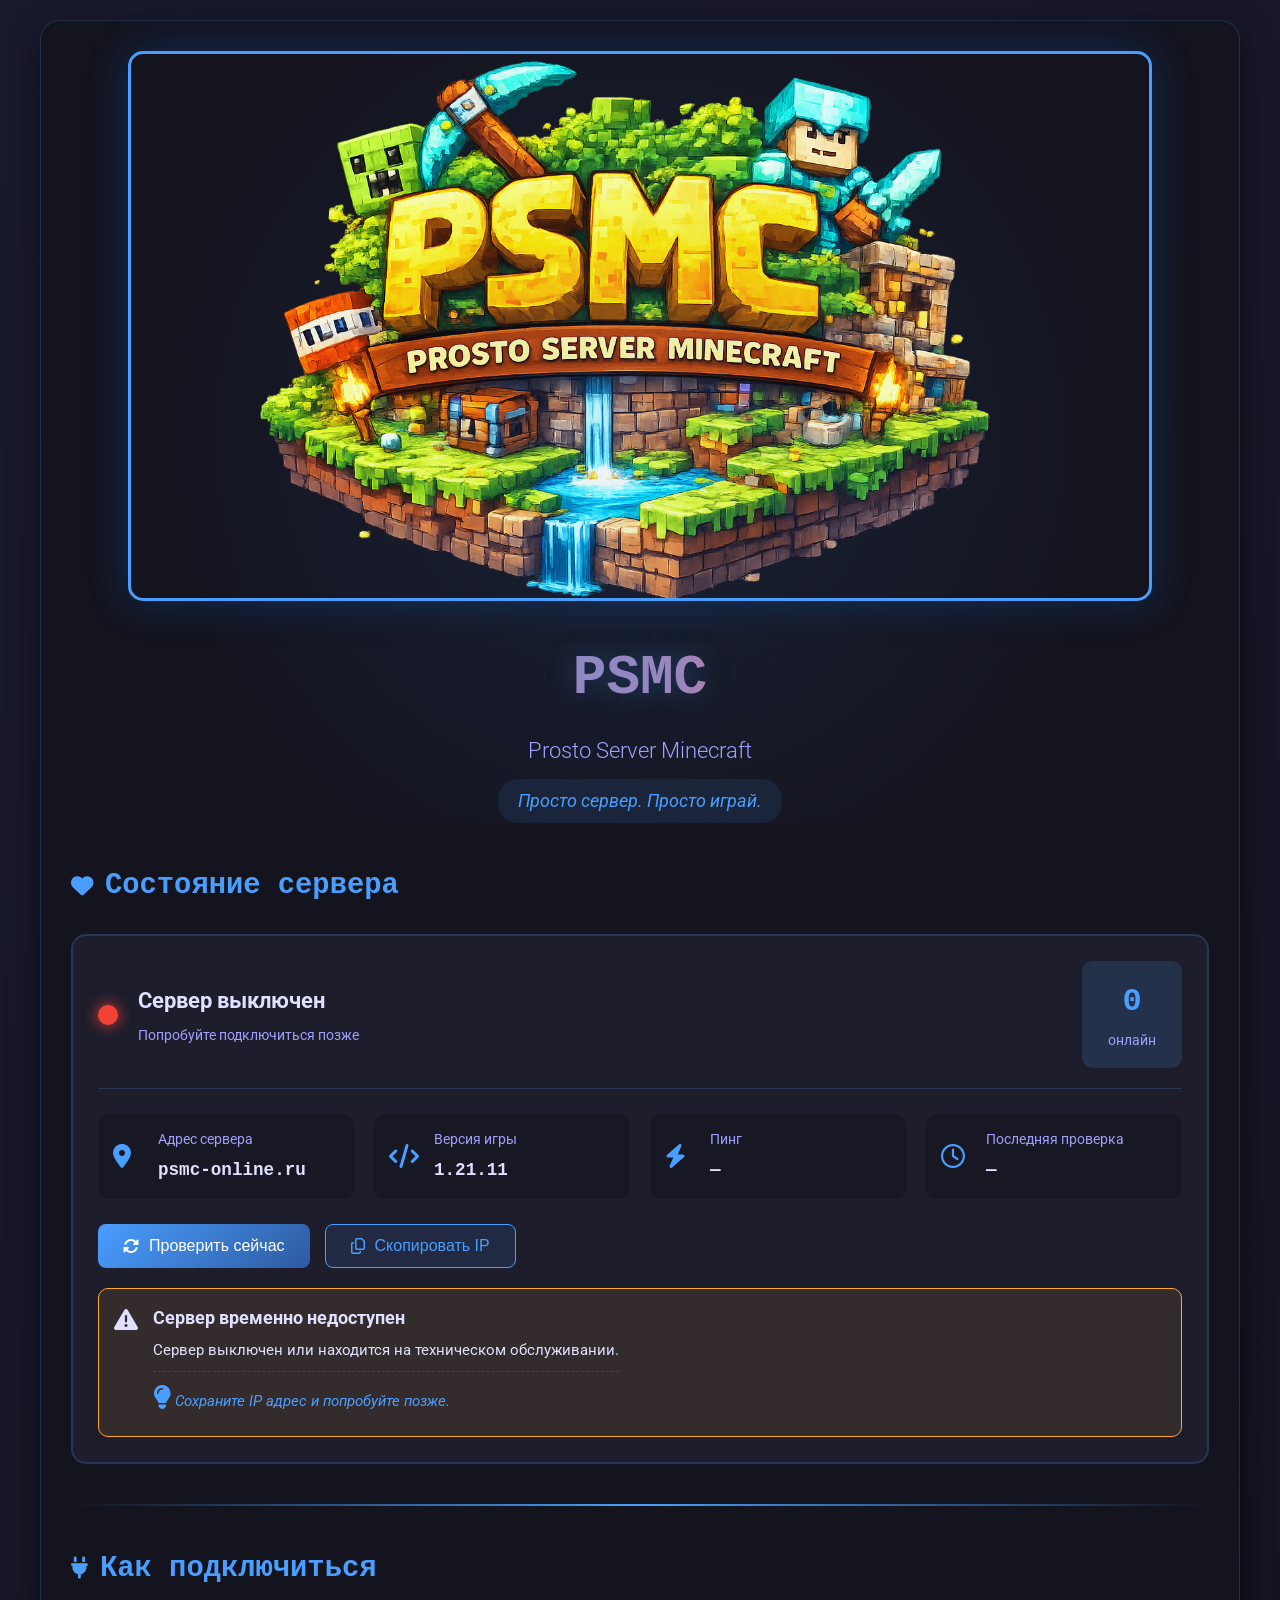
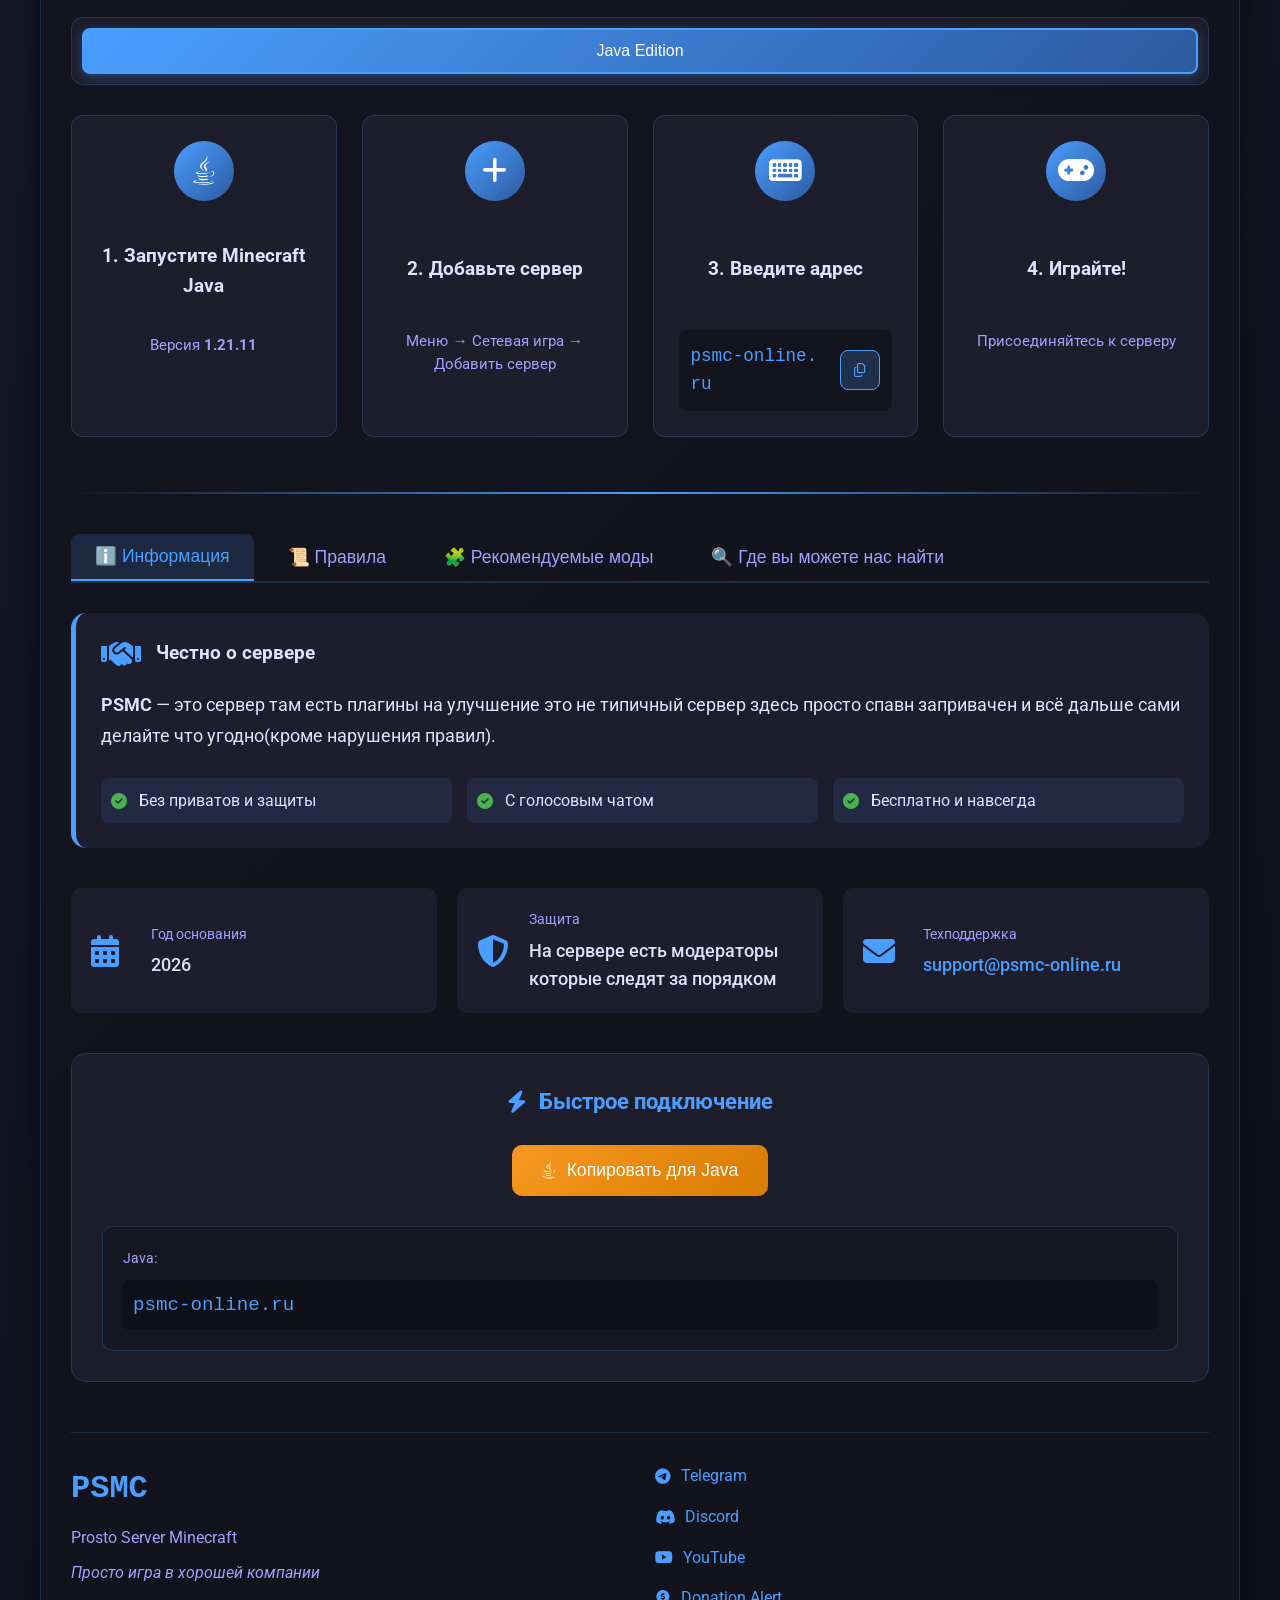
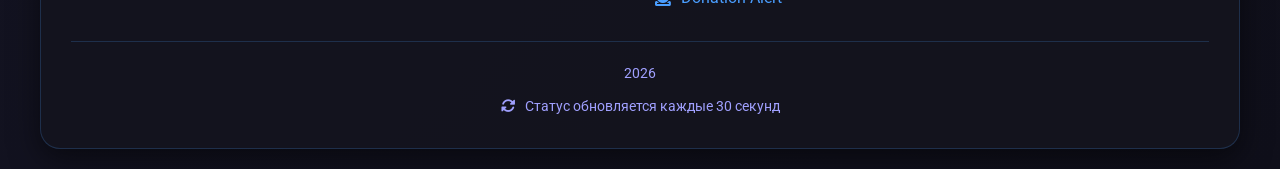
==== commit e15ce4b6: "обновление" ====
--- a/index.html
+++ b/index.html
@@ -47,7 +47,7 @@
                             <i class="fas fa-map-marker-alt"></i>
                             <div>
                                 <label>Адрес сервера</label>
-                                <strong id="serverIp">psmc.minerent.io:25565</strong>
+                                <strong id="serverIp">psmc-online.ru</strong>
                             </div>
                         </div>
                         <div class="detail-item">
@@ -93,7 +93,7 @@
             
             <div class="platform-tabs">
                 <button class="tab-btn active" data-tab="java">Java Edition</button>
-                <button class="tab-btn" data-tab="bedrock">Bedrock Edition</button>
+                <!-- <button class="tab-btn" data-tab="bedrock">Bedrock Edition</button> -->
             </div>
             
             <div class="tab-content active" id="javaTab">
@@ -118,8 +118,8 @@
                         </div>
                         <h3>3. Введите адрес</h3>
                         <div class="server-address">
-                            <code id="javaAddress">psmc.minerent.io:25565</code>
-                            <button class="copy-small" data-address="psmc.minerent.io:25565">
+                            <code id="javaAddress">psmc-online.ru</code>
+                            <button class="copy-small" data-address="psmc-online.ru">
                                 <i class="far fa-copy"></i>
                             </button>
                         </div>
@@ -143,7 +143,8 @@
                 <button class="info-tab-btn active" data-info-tab="about">ℹ️ Информация</button>
                 <button class="info-tab-btn" data-info-tab="rules">📜 Правила</button>
                 <button class="info-tab-btn" data-info-tab="plugins">🧩 Рекомендуемые моды</button>
-                <button class="info-tab-btn" data-info-tab="shop">🛒 Магазин</button>
+                <button class="info-tab-btn" data-info-tab="where_you_can_search">🔍 Где вы можете нас найти</button>
+                <!-- <button class="info-tab-btn" data-info-tab="shop">🛒 Магазин</button> -->
             </div>
             <div class="info-tabs-content">
                 <!-- Вкладка "Информация" -->
@@ -192,7 +193,7 @@
                             <div>
                                 <div class="info-label">Техподдержка</div>
                                 <div class="info-value">
-                                    <a href="mailto:support@psmc-online.ru" style="color:var(--primary); text-decoration:none;">support@gmail.com</a>
+                                    <a href="mailto:support@psmc-online.ru" style="color:var(--primary); text-decoration:none;">support@psmc-online.ru</a>
                                 </div>
                             </div>
                         </div>
@@ -248,7 +249,19 @@
                         </div>
                     </div>
                     <p class="plugins-note"><i class="fas fa-info-circle"></i> Эти моды/плагины не обязательны, но улучшают опыт игры. Все они совместимы с ванильным сервером.</p>
-
+                </div>
+
+                <!-- Вкладка "где вы можете найти нас" -->
+                <div class="info-tab-content" id="info-where_you_can_search">
+                    <p>
+                        <a href="https://millida.net/rating/servers/psmc" target="_blank" rel="noopener noreferrer">Psmc — мониторинг серверов Майнкрафт Millida</a>
+                    </p>
+                    <p>
+                        <a href="https://hotmc.ru/vote-291302" target="_blank" rel="noopener noreferrer">Голосование за сервер на HotMC</a>
+                    </p>
+                </div>
+            </div>
+        </div>
 
         <!-- Быстрое подключение -->
         <div class="quick-connect">
@@ -257,14 +270,14 @@
                 <button class="quick-btn java-btn" id="quickJava">
                     <i class="fab fa-java"></i> Копировать для Java
                 </button>
-                <button class="quick-btn bedrock-btn" id="quickBedrock" disabled>
+                <!-- <button class="quick-btn bedrock-btn" id="quickBedrock" disabled>
                     <i class="fas fa-mobile-alt"></i> Bedrock недоступен
-                </button>
+                </button> -->
             </div>
             <div class="address-display">
                 <div class="address-box">
                     <span class="address-label">Java:</span>
-                    <code class="address-value">psmc.minerent.io:25565</code>
+                    <code class="address-value">psmc-online.ru</code>
 
                 </div>
             </div>
@@ -279,11 +292,14 @@
                 </div>
                 
                 <div class="footer-links">
+                    <a href="t.me/psmc_offical" class="footer-link">
+                        <i class="fab fa-telegram"></i> Telegram
+                    </a>                    
                     <a href="https://discord.gg/wAz6SRhhF" class="footer-link">
                         <i class="fab fa-discord"></i> Discord
                     </a>
-                    <a href="https://twitch.tv/ValpiPro" class="footer-link">
-                        <i class="fab fa-twitch"></i> Twitch
+                    <a href="https://youtube.com/@psmc_offical" class="footer-link">
+                        <i class="fab fa-youtube"></i> YouTube
                     </a>
                     <a href="https://www.donationalerts.com/r/ValpiPro" class="footer-link">
                         <i class="fa fa-donate"></i> Donation Alert
